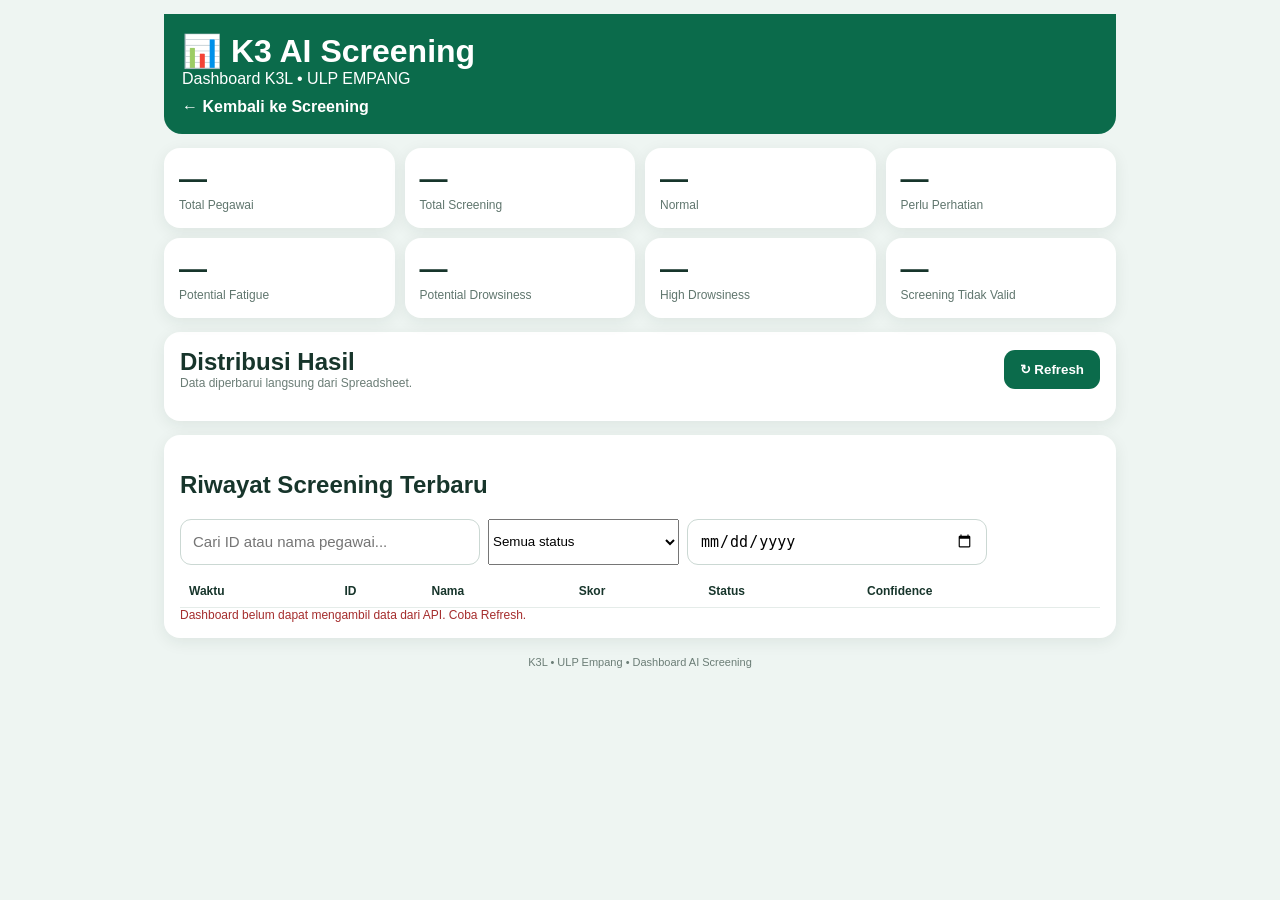
==== dashboard.html @ 1ad89a22 "Add screening history filters" ====
<!doctype html><html lang="id"><head><meta charset="utf-8"><meta name="viewport" content="width=device-width,initial-scale=1"><meta name="theme-color" content="#0b6b4b"><link rel="stylesheet" href="style.css"><title>Dashboard K3L ULP Empang</title><style>
.dash{max-width:980px;margin:auto;padding:14px}.dash-head{background:#0b6b4b;color:#fff;border-radius:0 0 18px 18px;padding:18px;margin-bottom:14px}.dash-head h1{margin:0}.back{display:inline-block;margin-top:10px;color:#fff;text-decoration:none;font-weight:700}.grid{display:grid;grid-template-columns:repeat(4,1fr);gap:10px}.stat{background:#fff;border-radius:16px;padding:15px;box-shadow:0 4px 16px #17352b14}.stat b{display:block;font-size:28px}.stat span{font-size:12px;color:#60766e}.panel{background:#fff;border-radius:16px;padding:16px;margin-top:14px;box-shadow:0 4px 16px #17352b14}.bars{display:grid;gap:10px}.barrow{display:grid;grid-template-columns:150px 1fr 45px;align-items:center;gap:8px;font-size:13px}.bar{height:12px;background:#e5ece9;border-radius:9px;overflow:hidden}.bar i{display:block;height:100%;background:#0b6b4b}.table{width:100%;border-collapse:collapse;font-size:12px}.table th,.table td{padding:9px;border-bottom:1px solid #e5ece9;text-align:left}.table tbody tr{cursor:pointer}.table tbody tr:hover{background:#f3f8f6}.pill{display:inline-block;padding:4px 8px;border-radius:999px;font-size:10px;font-weight:800}.p-normal{background:#e7f6ee;color:#0b6b4b}.p-warn{background:#fff3d6;color:#8a5a00}.p-danger{background:#fde8e8;color:#a52d2d}.p-pending{background:#eef1f3;color:#58656b}.detail{display:none;margin-top:12px;padding:14px;border-radius:12px;background:#f5f9f7}.detail.show{display:block}.detail-grid{display:grid;grid-template-columns:repeat(3,1fr);gap:10px}.detail-grid div{background:#fff;border-radius:10px;padding:10px}.detail-grid small{display:block;color:#6b7d76;font-size:10px}.detail-grid b{font-size:14px}@media(max-width:700px){.detail-grid{grid-template-columns:1fr 1fr}}.muted{color:#6b7d76;font-size:12px}.status{font-weight:800}.error{color:#a52d2d}.refresh{background:#0b6b4b;color:#fff}.search{display:flex;gap:8px}.search input{max-width:300px}@media(max-width:700px){.grid{grid-template-columns:repeat(2,1fr)}.barrow{grid-template-columns:110px 1fr 35px}.table{min-width:650px}.panel{overflow:auto}}
</style></head><body><div class="dash"><header class="dash-head"><h1>📊 K3 AI Screening</h1><div>Dashboard K3L • ULP EMPANG</div><a class="back" href="./">← Kembali ke Screening</a></header>
<div class="grid"><div class="stat"><b id="employees">—</b><span>Total Pegawai</span></div><div class="stat"><b id="screenings">—</b><span>Total Screening</span></div><div class="stat"><b id="normal">—</b><span>Normal</span></div><div class="stat"><b id="attention">—</b><span>Perlu Perhatian</span></div></div>
<div class="grid" style="margin-top:10px"><div class="stat"><b id="fatigue">—</b><span>Potential Fatigue</span></div><div class="stat"><b id="drowsiness">—</b><span>Potential Drowsiness</span></div><div class="stat"><b id="high">—</b><span>High Drowsiness</span></div><div class="stat"><b id="invalid">—</b><span>Screening Tidak Valid</span></div></div>
<div class="panel"><div style="display:flex;justify-content:space-between;align-items:center;gap:8px"><div><h2 style="margin:0">Distribusi Hasil</h2><div class="muted">Data diperbarui langsung dari Spreadsheet.</div></div><button class="refresh" id="refresh">↻ Refresh</button></div><div class="bars" id="bars" style="margin-top:15px"></div></div>
<div class="panel"><h2>Riwayat Screening Terbaru</h2><div class="search"><input id="filter" placeholder="Cari ID atau nama pegawai..."><select id="statusFilter"><option value="">Semua status</option><option>NORMAL</option><option>POTENTIAL FATIGUE</option><option>POTENTIAL DROWSINESS</option><option>HIGH DROWSINESS</option><option>NEEDS_VERIFICATION</option></select><input id="dateFilter" type="date" title="Filter tanggal"></div><div id="detail" class="detail"></div><div id="filterInfo" class="muted" style="margin-top:8px"></div><div style="overflow:auto;margin-top:10px"><table class="table"><thead><tr><th>Waktu</th><th>ID</th><th>Nama</th><th>Skor</th><th>Status</th><th>Confidence</th></tr></thead><tbody id="rows"></tbody></table></div><div id="msg" class="muted"></div></div>
<footer style="text-align:center;padding:18px;color:#6b7d76;font-size:11px">K3L • ULP Empang • Dashboard AI Screening</footer></div>
<script>
const API="https://script.google.com/macros/s/AKfycbxnTxfqJpttjxyluyx7At_VqDbVEWYxJ_NqVKyACJNtKfN5hZCp8aGC_1RKMdeqOc9qTg/exec";const $=id=>document.getElementById(id);let data=null;
function jsonp(url,timeout=12000){return new Promise((resolve,reject)=>{const cb="dash_"+Date.now()+"_"+Math.random().toString(36).slice(2),s=document.createElement("script"),clean=()=>{delete window[cb];s.remove()};const t=setTimeout(()=>{clean();reject(Error("Timeout"))},timeout);window[cb]=x=>{clearTimeout(t);clean();resolve(x)};s.src=url+(url.includes("?")?"&":"?")+"prefix="+cb;s.onerror=()=>{clearTimeout(t);clean();reject(Error("API error"))};document.body.appendChild(s)})}
function formatTime(v){if(!v)return"—";const d=new Date(v);return isNaN(d)?"—":d.toLocaleString("id-ID",{day:"2-digit",month:"2-digit",year:"numeric",hour:"2-digit",minute:"2-digit",second:"2-digit"})}function showDetail(r){const d=$("detail"),st=r.status||r.level||"—";d.classList.add("show");d.innerHTML="<b>Detail Screening</b><div class='detail-grid' style='margin-top:10px'><div><small>Employee ID</small><b>"+(r.employee_id||"Data tidak lengkap")+"</b></div><div><small>Nama</small><b>"+(r.name||r.nama||"Data tidak lengkap")+"</b></div><div><small>Skor</small><b>"+(r.score??"—")+"</b></div><div><small>Status</small><b>"+st+"</b></div><div><small>Confidence</small><b>"+(r.confidence??"—")+"%</b></div><div><small>Model</small><b>"+(r.model_version||"—")+"</b></div></div>"+(r.reason?"<div style='margin-top:10px;font-size:12px'><b>Indikator:</b> "+r.reason+"</div>":"")}function val(o,keys,d=0){for(const k of keys){if(o&&o[k]!==undefined&&o[k]!==null)return o[k]}return d}
function render(x){data=x||{};const s=(x&&x.stats)?x.stats:x;const total=Number(val(s,["totalScreenings","total_screenings","screeningCount","total","total_screening"],0)),n=Number(val(s,["normal","normalCount","NORMAL"],0)),f=Number(val(s,["fatigue","fatigueCount","potentialFatigue","POTENTIAL_FATIGUE"],0)),d=Number(val(s,["drowsiness","drowsinessCount","potentialDrowsiness","POTENTIAL_DROWSINESS"],0)),h=Number(val(s,["highDrowsiness","high_drowsiness","highDrowsinessCount","HIGH_DROWSINESS"],0)),inv=Number(val(s,["invalid","invalidCount","screeningTidakValid","invalid_screening"],0)),emp=Number(val(s,["totalEmployees","total_employees","employeeCount","total_pegawai"],0));$("employees").textContent=emp;$("screenings").textContent=total;$("normal").textContent=n;$("fatigue").textContent=f;$("drowsiness").textContent=d;$("high").textContent=h;$("invalid").textContent=inv;$("attention").textContent=f+d+h;const vals=[["Normal",n],["Potential Fatigue",f],["Potential Drowsiness",d],["High Drowsiness",h],["Tidak Valid",inv]],mx=Math.max(1,...vals.map(a=>a[1]));$("bars").innerHTML=vals.map(a=>"<div class='barrow'><span>"+a[0]+"</span><div class='bar'><i style='width:"+(a[1]/mx*100)+"%'></i></div><b>"+a[1]+"</b></div>").join("");let rows=val(x,["recent","recentScreenings","screenings","data"],[]);if(!Array.isArray(rows)&&x&&x.data)rows=val(x.data,["recent","recentScreenings","screenings","data"],[]);if(!Array.isArray(rows))rows=[];renderRows(rows);}
function renderRows(rows){const q=$("filter").value.toLowerCase(),sf=$("statusFilter").value,df=$("dateFilter").value;const filtered=rows.filter(r=>{const id=String(r.employee_id||r.employeeId||"").toLowerCase(),nm=String(r.name||r.nama||"").toLowerCase(),st=String(r.status||r.level||"").toUpperCase();let ok=!q||id.includes(q)||nm.includes(q);if(sf)ok=ok&&st===sf;if(df){const dt=new Date(r.timestamp||r.time);ok=ok&&!isNaN(dt)&&dt.toISOString().slice(0,10)===df}return ok});$("rows").innerHTML=filtered.map(r=>{const st=String(r.status||r.level||"—"),sl=st.toUpperCase(),cls=sl==="NORMAL"?"p-normal":(sl.includes("DROWSINESS")?"p-danger":(sl.includes("FATIGUE")?"p-warn":"p-pending"));return "<tr><td>"+formatTime(r.timestamp||r.time)+"</td><td>"+(r.employee_id||r.employeeId||"—")+"</td><td>"+(r.nama||r.name||"Data tidak lengkap")+"</td><td>"+(r.score??"—")+"</td><td><span class='pill "+cls+"'>"+st+"</span></td><td>"+(r.confidence??"—")+"</td></tr>"}).join("");[...$("rows").querySelectorAll("tr")].forEach((tr,i)=>tr.onclick=()=>showDetail(filtered[i]));$("filterInfo").textContent="Menampilkan "+filtered.length+" dari "+rows.length+" riwayat.";$("msg").textContent=filtered.length?"Klik baris untuk melihat detail.":"Tidak ada data sesuai filter."}
async function load(){$("msg").textContent="Memuat data...";try{const r=await jsonp(API+"?action=dashboard");if(!r.ok&&r.error)throw Error(r.error);render(r)}catch(e){$("msg").innerHTML="<span class='error'>Dashboard belum dapat mengambil data dari API. Coba Refresh.</span>"}}$("refresh").onclick=load;$("filter").oninput=()=>renderRows(data?.recent||data?.screenings||[]);$("statusFilter").onchange=()=>renderRows(data?.recent||data?.screenings||[]);$("dateFilter").onchange=()=>renderRows(data?.recent||data?.screenings||[]);load();
</script></body></html>
---- style.css ----
*{box-sizing:border-box}body{margin:0;font-family:Arial,sans-serif;background:#eef5f2;color:#17352b}.app{max-width:720px;margin:auto}header{background:#0b6b4b;color:white;padding:18px;position:sticky;top:0;z-index:5}.brand{font-size:21px;font-weight:800}.unit{font-size:12px;opacity:.85;margin-top:4px}main{padding:14px}.card{background:#fff;border-radius:18px;padding:16px;margin-bottom:14px;box-shadow:0 4px 16px #17352b14}h1{margin:0 0 6px}p{font-size:13px;line-height:1.45;color:#587067}.row{display:flex;gap:8px}input{width:100%;padding:12px;border:1px solid #cbd8d3;border-radius:11px;font-size:15px}button{border:0;border-radius:11px;padding:12px 16px;font-weight:700}.row button{background:#17352b;color:white}.info{margin-top:10px;padding:10px;background:#f1f6f4;border-radius:10px;font-size:13px}.video-wrap{position:relative;background:#111;border-radius:15px;overflow:hidden;aspect-ratio:3/4}.video-wrap video{width:100%;height:100%;object-fit:cover}.overlay{position:absolute;inset:0;display:grid;place-items:center;color:white;background:#0005;font-weight:700}.metrics{display:grid;grid-template-columns:repeat(3,1fr);gap:8px;margin:12px 0}.metrics div{text-align:center;background:#f1f6f4;border-radius:12px;padding:10px}.metrics b{display:block;font-size:18px}.metrics span{font-size:11px;color:#60766e}.progress{height:9px;background:#dfe9e5;border-radius:9px;overflow:hidden}.progress i{display:block;height:100%;width:0;background:#0b6b4b}.actions{display:flex;gap:8px;margin-top:12px}.actions button{flex:1}.primary{background:#0b6b4b;color:white}.danger{background:#b63b3b;color:white}.hidden{display:none}.badge{display:inline-block;padding:9px 13px;border-radius:999px;background:#dfe9e5;font-weight:800;margin-bottom:10px}footer{text-align:center;color:#6b7d76;font-size:11px;padding:15px}
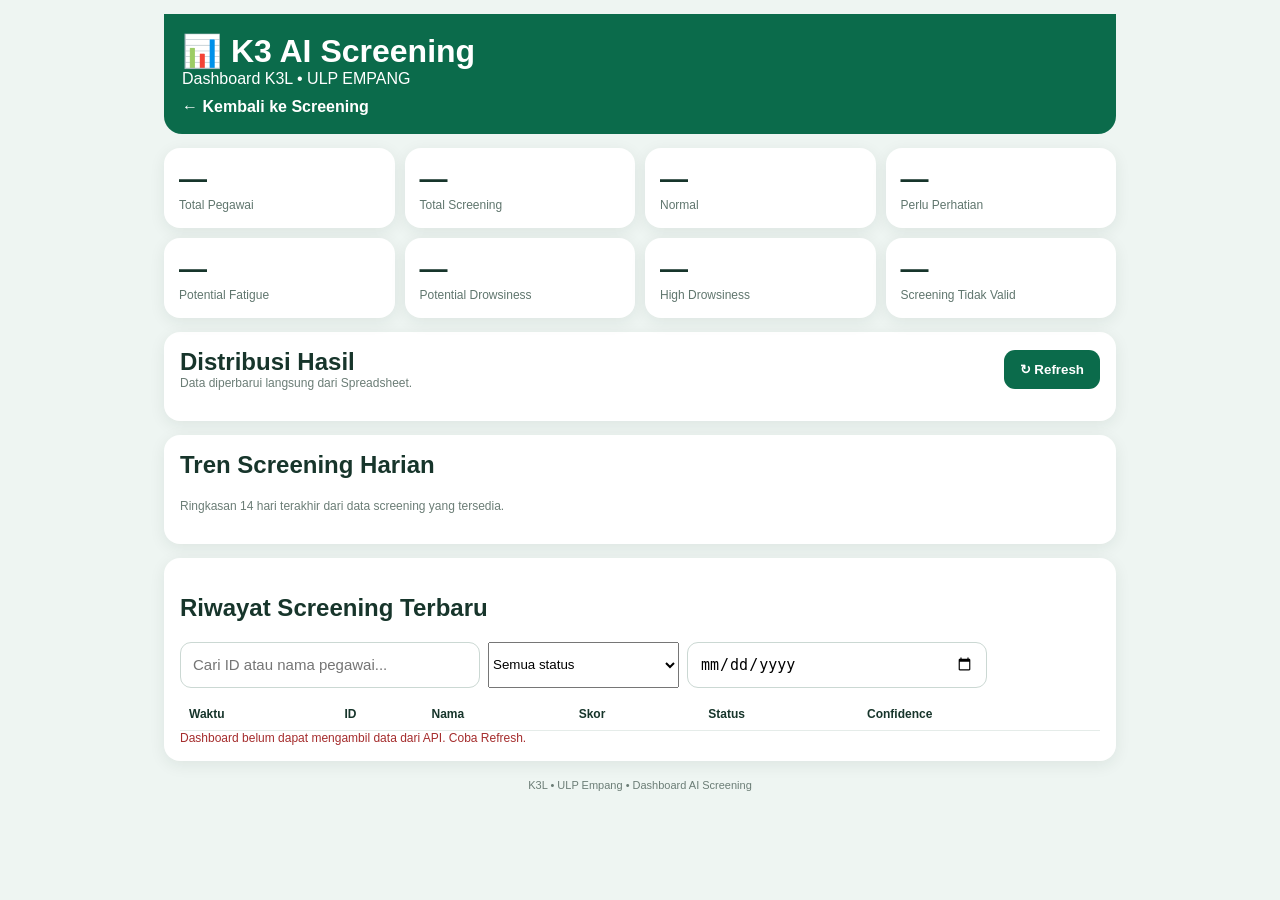
==== commit 7934e27d: "Add daily trend and screening feature details" ====
--- a/dashboard.html
+++ b/dashboard.html
@@ -3,14 +3,14 @@
 </style></head><body><div class="dash"><header class="dash-head"><h1>📊 K3 AI Screening</h1><div>Dashboard K3L • ULP EMPANG</div><a class="back" href="./">← Kembali ke Screening</a></header>
 <div class="grid"><div class="stat"><b id="employees">—</b><span>Total Pegawai</span></div><div class="stat"><b id="screenings">—</b><span>Total Screening</span></div><div class="stat"><b id="normal">—</b><span>Normal</span></div><div class="stat"><b id="attention">—</b><span>Perlu Perhatian</span></div></div>
 <div class="grid" style="margin-top:10px"><div class="stat"><b id="fatigue">—</b><span>Potential Fatigue</span></div><div class="stat"><b id="drowsiness">—</b><span>Potential Drowsiness</span></div><div class="stat"><b id="high">—</b><span>High Drowsiness</span></div><div class="stat"><b id="invalid">—</b><span>Screening Tidak Valid</span></div></div>
-<div class="panel"><div style="display:flex;justify-content:space-between;align-items:center;gap:8px"><div><h2 style="margin:0">Distribusi Hasil</h2><div class="muted">Data diperbarui langsung dari Spreadsheet.</div></div><button class="refresh" id="refresh">↻ Refresh</button></div><div class="bars" id="bars" style="margin-top:15px"></div></div>
+<div class="panel"><div style="display:flex;justify-content:space-between;align-items:center;gap:8px"><div><h2 style="margin:0">Distribusi Hasil</h2><div class="muted">Data diperbarui langsung dari Spreadsheet.</div></div><button class="refresh" id="refresh">↻ Refresh</button></div><div class="bars" id="bars" style="margin-top:15px"></div></div><div class="panel"><h2 style="margin-top:0">Tren Screening Harian</h2><div class="muted">Ringkasan 14 hari terakhir dari data screening yang tersedia.</div><div id="trend" class="bars" style="margin-top:15px"></div></div>
 <div class="panel"><h2>Riwayat Screening Terbaru</h2><div class="search"><input id="filter" placeholder="Cari ID atau nama pegawai..."><select id="statusFilter"><option value="">Semua status</option><option>NORMAL</option><option>POTENTIAL FATIGUE</option><option>POTENTIAL DROWSINESS</option><option>HIGH DROWSINESS</option><option>NEEDS_VERIFICATION</option></select><input id="dateFilter" type="date" title="Filter tanggal"></div><div id="detail" class="detail"></div><div id="filterInfo" class="muted" style="margin-top:8px"></div><div style="overflow:auto;margin-top:10px"><table class="table"><thead><tr><th>Waktu</th><th>ID</th><th>Nama</th><th>Skor</th><th>Status</th><th>Confidence</th></tr></thead><tbody id="rows"></tbody></table></div><div id="msg" class="muted"></div></div>
 <footer style="text-align:center;padding:18px;color:#6b7d76;font-size:11px">K3L • ULP Empang • Dashboard AI Screening</footer></div>
 <script>
 const API="https://script.google.com/macros/s/AKfycbxnTxfqJpttjxyluyx7At_VqDbVEWYxJ_NqVKyACJNtKfN5hZCp8aGC_1RKMdeqOc9qTg/exec";const $=id=>document.getElementById(id);let data=null;
 function jsonp(url,timeout=12000){return new Promise((resolve,reject)=>{const cb="dash_"+Date.now()+"_"+Math.random().toString(36).slice(2),s=document.createElement("script"),clean=()=>{delete window[cb];s.remove()};const t=setTimeout(()=>{clean();reject(Error("Timeout"))},timeout);window[cb]=x=>{clearTimeout(t);clean();resolve(x)};s.src=url+(url.includes("?")?"&":"?")+"prefix="+cb;s.onerror=()=>{clearTimeout(t);clean();reject(Error("API error"))};document.body.appendChild(s)})}
 function formatTime(v){if(!v)return"—";const d=new Date(v);return isNaN(d)?"—":d.toLocaleString("id-ID",{day:"2-digit",month:"2-digit",year:"numeric",hour:"2-digit",minute:"2-digit",second:"2-digit"})}function showDetail(r){const d=$("detail"),st=r.status||r.level||"—";d.classList.add("show");d.innerHTML="<b>Detail Screening</b><div class='detail-grid' style='margin-top:10px'><div><small>Employee ID</small><b>"+(r.employee_id||"Data tidak lengkap")+"</b></div><div><small>Nama</small><b>"+(r.name||r.nama||"Data tidak lengkap")+"</b></div><div><small>Skor</small><b>"+(r.score??"—")+"</b></div><div><small>Status</small><b>"+st+"</b></div><div><small>Confidence</small><b>"+(r.confidence??"—")+"%</b></div><div><small>Model</small><b>"+(r.model_version||"—")+"</b></div></div>"+(r.reason?"<div style='margin-top:10px;font-size:12px'><b>Indikator:</b> "+r.reason+"</div>":"")}function val(o,keys,d=0){for(const k of keys){if(o&&o[k]!==undefined&&o[k]!==null)return o[k]}return d}
-function render(x){data=x||{};const s=(x&&x.stats)?x.stats:x;const total=Number(val(s,["totalScreenings","total_screenings","screeningCount","total","total_screening"],0)),n=Number(val(s,["normal","normalCount","NORMAL"],0)),f=Number(val(s,["fatigue","fatigueCount","potentialFatigue","POTENTIAL_FATIGUE"],0)),d=Number(val(s,["drowsiness","drowsinessCount","potentialDrowsiness","POTENTIAL_DROWSINESS"],0)),h=Number(val(s,["highDrowsiness","high_drowsiness","highDrowsinessCount","HIGH_DROWSINESS"],0)),inv=Number(val(s,["invalid","invalidCount","screeningTidakValid","invalid_screening"],0)),emp=Number(val(s,["totalEmployees","total_employees","employeeCount","total_pegawai"],0));$("employees").textContent=emp;$("screenings").textContent=total;$("normal").textContent=n;$("fatigue").textContent=f;$("drowsiness").textContent=d;$("high").textContent=h;$("invalid").textContent=inv;$("attention").textContent=f+d+h;const vals=[["Normal",n],["Potential Fatigue",f],["Potential Drowsiness",d],["High Drowsiness",h],["Tidak Valid",inv]],mx=Math.max(1,...vals.map(a=>a[1]));$("bars").innerHTML=vals.map(a=>"<div class='barrow'><span>"+a[0]+"</span><div class='bar'><i style='width:"+(a[1]/mx*100)+"%'></i></div><b>"+a[1]+"</b></div>").join("");let rows=val(x,["recent","recentScreenings","screenings","data"],[]);if(!Array.isArray(rows)&&x&&x.data)rows=val(x.data,["recent","recentScreenings","screenings","data"],[]);if(!Array.isArray(rows))rows=[];renderRows(rows);}
-function renderRows(rows){const q=$("filter").value.toLowerCase(),sf=$("statusFilter").value,df=$("dateFilter").value;const filtered=rows.filter(r=>{const id=String(r.employee_id||r.employeeId||"").toLowerCase(),nm=String(r.name||r.nama||"").toLowerCase(),st=String(r.status||r.level||"").toUpperCase();let ok=!q||id.includes(q)||nm.includes(q);if(sf)ok=ok&&st===sf;if(df){const dt=new Date(r.timestamp||r.time);ok=ok&&!isNaN(dt)&&dt.toISOString().slice(0,10)===df}return ok});$("rows").innerHTML=filtered.map(r=>{const st=String(r.status||r.level||"—"),sl=st.toUpperCase(),cls=sl==="NORMAL"?"p-normal":(sl.includes("DROWSINESS")?"p-danger":(sl.includes("FATIGUE")?"p-warn":"p-pending"));return "<tr><td>"+formatTime(r.timestamp||r.time)+"</td><td>"+(r.employee_id||r.employeeId||"—")+"</td><td>"+(r.nama||r.name||"Data tidak lengkap")+"</td><td>"+(r.score??"—")+"</td><td><span class='pill "+cls+"'>"+st+"</span></td><td>"+(r.confidence??"—")+"</td></tr>"}).join("");[...$("rows").querySelectorAll("tr")].forEach((tr,i)=>tr.onclick=()=>showDetail(filtered[i]));$("filterInfo").textContent="Menampilkan "+filtered.length+" dari "+rows.length+" riwayat.";$("msg").textContent=filtered.length?"Klik baris untuk melihat detail.":"Tidak ada data sesuai filter."}
+function render(x){data=x||{};const s=(x&&x.stats)?x.stats:x;const total=Number(val(s,["totalScreenings","total_screenings","screeningCount","total","total_screening"],0)),n=Number(val(s,["normal","normalCount","NORMAL"],0)),f=Number(val(s,["fatigue","fatigueCount","potentialFatigue","POTENTIAL_FATIGUE"],0)),d=Number(val(s,["drowsiness","drowsinessCount","potentialDrowsiness","POTENTIAL_DROWSINESS"],0)),h=Number(val(s,["highDrowsiness","high_drowsiness","highDrowsinessCount","HIGH_DROWSINESS"],0)),inv=Number(val(s,["invalid","invalidCount","screeningTidakValid","invalid_screening"],0)),emp=Number(val(s,["totalEmployees","total_employees","employeeCount","total_pegawai"],0));$("employees").textContent=emp;$("screenings").textContent=total;$("normal").textContent=n;$("fatigue").textContent=f;$("drowsiness").textContent=d;$("high").textContent=h;$("invalid").textContent=inv;$("attention").textContent=f+d+h;const vals=[["Normal",n],["Potential Fatigue",f],["Potential Drowsiness",d],["High Drowsiness",h],["Tidak Valid",inv]],mx=Math.max(1,...vals.map(a=>a[1]));$("bars").innerHTML=vals.map(a=>"<div class='barrow'><span>"+a[0]+"</span><div class='bar'><i style='width:"+(a[1]/mx*100)+"%'></i></div><b>"+a[1]+"</b></div>").join("");let rows=val(x,["recent","recentScreenings","screenings","data"],[]);if(!Array.isArray(rows)&&x&&x.data)rows=val(x.data,["recent","recentScreenings","screenings","data"],[]);if(!Array.isArray(rows))rows=[];renderTrend(x.trend||[]);renderRows(rows);}
+function renderTrend(trend){const t=Array.isArray(trend)?trend:[];const mx=Math.max(1,...t.map(x=>Number(x.total||0)));$("trend").innerHTML=t.length?t.map(x=>"<div class='barrow'><span>"+x.date+"</span><div class='bar'><i style='width:"+(Number(x.total||0)/mx*100)+"%'></i></div><b>"+x.total+"</b></div>").join(""):"<div class='muted'>Belum cukup data untuk tren.</div>"}function renderRows(rows){const q=$("filter").value.toLowerCase(),sf=$("statusFilter").value,df=$("dateFilter").value;const filtered=rows.filter(r=>{const id=String(r.employee_id||r.employeeId||"").toLowerCase(),nm=String(r.name||r.nama||"").toLowerCase(),st=String(r.status||r.level||"").toUpperCase();let ok=!q||id.includes(q)||nm.includes(q);if(sf)ok=ok&&st===sf;if(df){const dt=new Date(r.timestamp||r.time);ok=ok&&!isNaN(dt)&&dt.toISOString().slice(0,10)===df}return ok});$("rows").innerHTML=filtered.map(r=>{const st=String(r.status||r.level||"—"),sl=st.toUpperCase(),cls=sl==="NORMAL"?"p-normal":(sl.includes("DROWSINESS")?"p-danger":(sl.includes("FATIGUE")?"p-warn":"p-pending"));return "<tr><td>"+formatTime(r.timestamp||r.time)+"</td><td>"+(r.employee_id||r.employeeId||"—")+"</td><td>"+(r.nama||r.name||"Data tidak lengkap")+"</td><td>"+(r.score??"—")+"</td><td><span class='pill "+cls+"'>"+st+"</span></td><td>"+(r.confidence??"—")+"</td></tr>"}).join("");[...$("rows").querySelectorAll("tr")].forEach((tr,i)=>tr.onclick=()=>showDetail(filtered[i]));$("filterInfo").textContent="Menampilkan "+filtered.length+" dari "+rows.length+" riwayat.";$("msg").textContent=filtered.length?"Klik baris untuk melihat detail.":"Tidak ada data sesuai filter."}
 async function load(){$("msg").textContent="Memuat data...";try{const r=await jsonp(API+"?action=dashboard");if(!r.ok&&r.error)throw Error(r.error);render(r)}catch(e){$("msg").innerHTML="<span class='error'>Dashboard belum dapat mengambil data dari API. Coba Refresh.</span>"}}$("refresh").onclick=load;$("filter").oninput=()=>renderRows(data?.recent||data?.screenings||[]);$("statusFilter").onchange=()=>renderRows(data?.recent||data?.screenings||[]);$("dateFilter").onchange=()=>renderRows(data?.recent||data?.screenings||[]);load();
 </script></body></html>
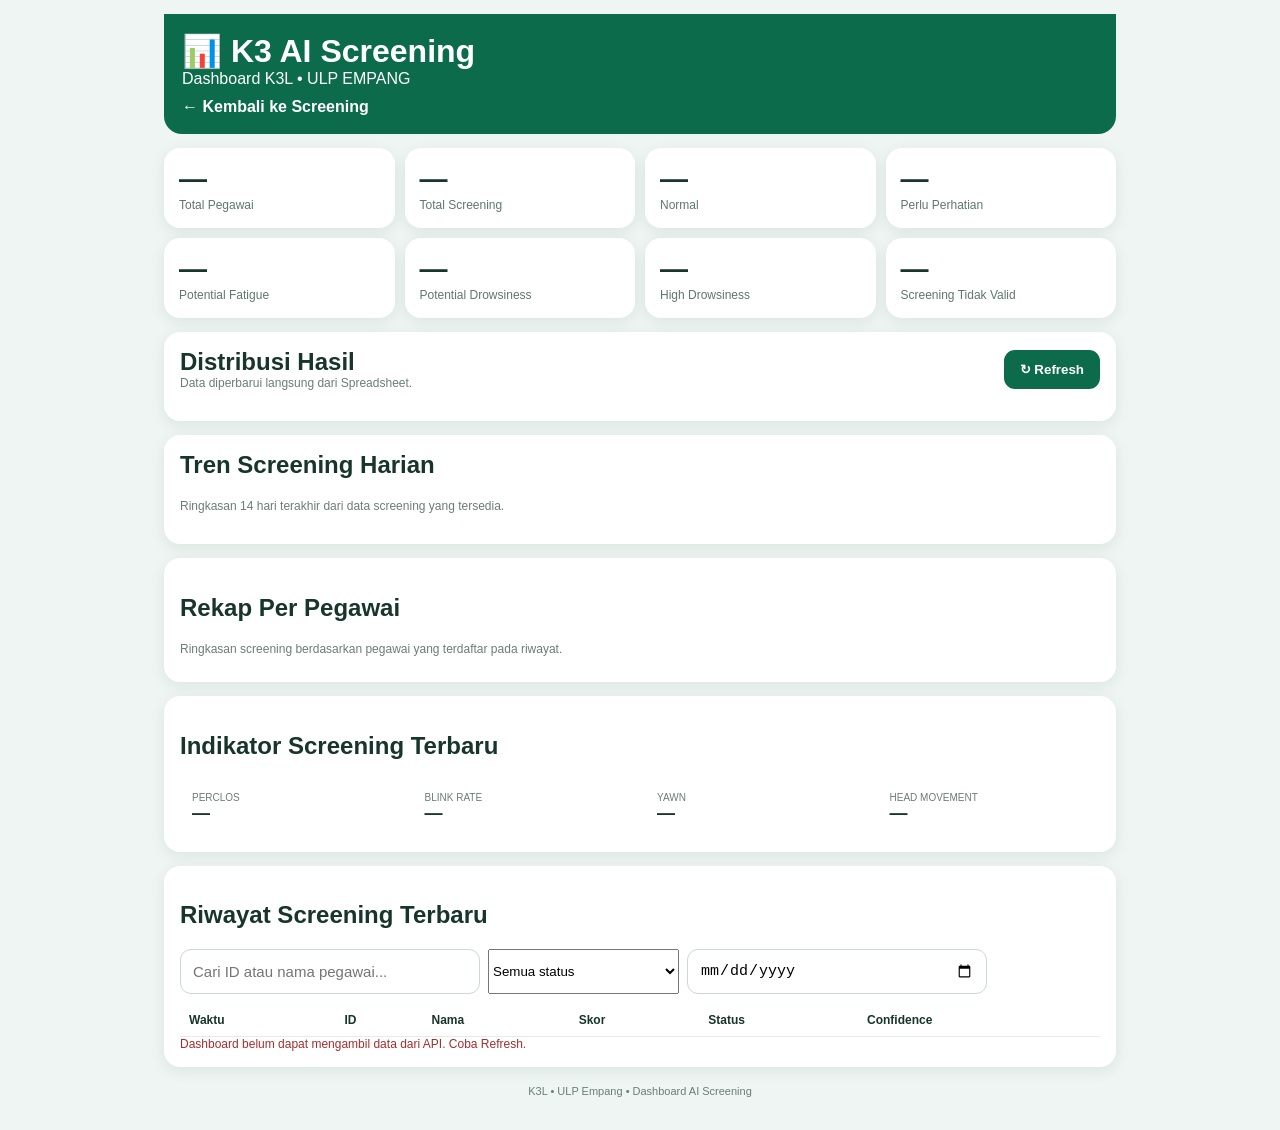
==== commit b98b967f: "Add employee recap and screening indicators" ====
--- a/dashboard.html
+++ b/dashboard.html
@@ -1,16 +1,16 @@
 <!doctype html><html lang="id"><head><meta charset="utf-8"><meta name="viewport" content="width=device-width,initial-scale=1"><meta name="theme-color" content="#0b6b4b"><link rel="stylesheet" href="style.css"><title>Dashboard K3L ULP Empang</title><style>
-.dash{max-width:980px;margin:auto;padding:14px}.dash-head{background:#0b6b4b;color:#fff;border-radius:0 0 18px 18px;padding:18px;margin-bottom:14px}.dash-head h1{margin:0}.back{display:inline-block;margin-top:10px;color:#fff;text-decoration:none;font-weight:700}.grid{display:grid;grid-template-columns:repeat(4,1fr);gap:10px}.stat{background:#fff;border-radius:16px;padding:15px;box-shadow:0 4px 16px #17352b14}.stat b{display:block;font-size:28px}.stat span{font-size:12px;color:#60766e}.panel{background:#fff;border-radius:16px;padding:16px;margin-top:14px;box-shadow:0 4px 16px #17352b14}.bars{display:grid;gap:10px}.barrow{display:grid;grid-template-columns:150px 1fr 45px;align-items:center;gap:8px;font-size:13px}.bar{height:12px;background:#e5ece9;border-radius:9px;overflow:hidden}.bar i{display:block;height:100%;background:#0b6b4b}.table{width:100%;border-collapse:collapse;font-size:12px}.table th,.table td{padding:9px;border-bottom:1px solid #e5ece9;text-align:left}.table tbody tr{cursor:pointer}.table tbody tr:hover{background:#f3f8f6}.pill{display:inline-block;padding:4px 8px;border-radius:999px;font-size:10px;font-weight:800}.p-normal{background:#e7f6ee;color:#0b6b4b}.p-warn{background:#fff3d6;color:#8a5a00}.p-danger{background:#fde8e8;color:#a52d2d}.p-pending{background:#eef1f3;color:#58656b}.detail{display:none;margin-top:12px;padding:14px;border-radius:12px;background:#f5f9f7}.detail.show{display:block}.detail-grid{display:grid;grid-template-columns:repeat(3,1fr);gap:10px}.detail-grid div{background:#fff;border-radius:10px;padding:10px}.detail-grid small{display:block;color:#6b7d76;font-size:10px}.detail-grid b{font-size:14px}@media(max-width:700px){.detail-grid{grid-template-columns:1fr 1fr}}.muted{color:#6b7d76;font-size:12px}.status{font-weight:800}.error{color:#a52d2d}.refresh{background:#0b6b4b;color:#fff}.search{display:flex;gap:8px}.search input{max-width:300px}@media(max-width:700px){.grid{grid-template-columns:repeat(2,1fr)}.barrow{grid-template-columns:110px 1fr 35px}.table{min-width:650px}.panel{overflow:auto}}
+.dash{max-width:980px;margin:auto;padding:14px}.dash-head{background:#0b6b4b;color:#fff;border-radius:0 0 18px 18px;padding:18px;margin-bottom:14px}.dash-head h1{margin:0}.back{display:inline-block;margin-top:10px;color:#fff;text-decoration:none;font-weight:700}.grid{display:grid;grid-template-columns:repeat(4,1fr);gap:10px}.stat{background:#fff;border-radius:16px;padding:15px;box-shadow:0 4px 16px #17352b14}.stat b{display:block;font-size:28px}.stat span{font-size:12px;color:#60766e}.panel{background:#fff;border-radius:16px;padding:16px;margin-top:14px;box-shadow:0 4px 16px #17352b14}.bars{display:grid;gap:10px}.barrow{display:grid;grid-template-columns:150px 1fr 45px;align-items:center;gap:8px;font-size:13px}.bar{height:12px;background:#e5ece9;border-radius:9px;overflow:hidden}.bar i{display:block;height:100%;background:#0b6b4b}.table{width:100%;border-collapse:collapse;font-size:12px}.table th,.table td{padding:9px;border-bottom:1px solid #e5ece9;text-align:left}.table tbody tr{cursor:pointer}.table tbody tr:hover{background:#f3f8f6}.pill{display:inline-block;padding:4px 8px;border-radius:999px;font-size:10px;font-weight:800}.p-normal{background:#e7f6ee;color:#0b6b4b}.p-warn{background:#fff3d6;color:#8a5a00}.p-danger{background:#fde8e8;color:#a52d2d}.p-pending{background:#eef1f3;color:#58656b}.detail{display:none;margin-top:12px;padding:14px;border-radius:12px;background:#f5f9f7}.detail.show{display:block}.detail-grid{display:grid;grid-template-columns:repeat(3,1fr);gap:10px}.mini-grid{display:grid;grid-template-columns:repeat(4,1fr);gap:10px}.mini{background:#fff;border-radius:12px;padding:12px}.mini small{display:block;color:#6b7d76;font-size:10px}.mini b{font-size:18px}.employee-list{display:grid;gap:8px}.emp-row{display:grid;grid-template-columns:1.4fr 70px 70px 70px 70px;gap:8px;align-items:center;padding:10px;border-bottom:1px solid #e5ece9;font-size:12px}.emp-row b{font-size:13px}.emp-bar{height:8px;background:#e5ece9;border-radius:8px;overflow:hidden}.emp-bar i{display:block;height:100%;background:#0b6b4b}@media(max-width:700px){.mini-grid{grid-template-columns:repeat(2,1fr)}.emp-row{grid-template-columns:1fr 55px 55px 55px 55px}}.detail-grid div{background:#fff;border-radius:10px;padding:10px}.detail-grid small{display:block;color:#6b7d76;font-size:10px}.detail-grid b{font-size:14px}@media(max-width:700px){.detail-grid{grid-template-columns:1fr 1fr}}.muted{color:#6b7d76;font-size:12px}.status{font-weight:800}.error{color:#a52d2d}.refresh{background:#0b6b4b;color:#fff}.search{display:flex;gap:8px}.search input{max-width:300px}@media(max-width:700px){.grid{grid-template-columns:repeat(2,1fr)}.barrow{grid-template-columns:110px 1fr 35px}.table{min-width:650px}.panel{overflow:auto}}
 </style></head><body><div class="dash"><header class="dash-head"><h1>📊 K3 AI Screening</h1><div>Dashboard K3L • ULP EMPANG</div><a class="back" href="./">← Kembali ke Screening</a></header>
 <div class="grid"><div class="stat"><b id="employees">—</b><span>Total Pegawai</span></div><div class="stat"><b id="screenings">—</b><span>Total Screening</span></div><div class="stat"><b id="normal">—</b><span>Normal</span></div><div class="stat"><b id="attention">—</b><span>Perlu Perhatian</span></div></div>
 <div class="grid" style="margin-top:10px"><div class="stat"><b id="fatigue">—</b><span>Potential Fatigue</span></div><div class="stat"><b id="drowsiness">—</b><span>Potential Drowsiness</span></div><div class="stat"><b id="high">—</b><span>High Drowsiness</span></div><div class="stat"><b id="invalid">—</b><span>Screening Tidak Valid</span></div></div>
 <div class="panel"><div style="display:flex;justify-content:space-between;align-items:center;gap:8px"><div><h2 style="margin:0">Distribusi Hasil</h2><div class="muted">Data diperbarui langsung dari Spreadsheet.</div></div><button class="refresh" id="refresh">↻ Refresh</button></div><div class="bars" id="bars" style="margin-top:15px"></div></div><div class="panel"><h2 style="margin-top:0">Tren Screening Harian</h2><div class="muted">Ringkasan 14 hari terakhir dari data screening yang tersedia.</div><div id="trend" class="bars" style="margin-top:15px"></div></div>
-<div class="panel"><h2>Riwayat Screening Terbaru</h2><div class="search"><input id="filter" placeholder="Cari ID atau nama pegawai..."><select id="statusFilter"><option value="">Semua status</option><option>NORMAL</option><option>POTENTIAL FATIGUE</option><option>POTENTIAL DROWSINESS</option><option>HIGH DROWSINESS</option><option>NEEDS_VERIFICATION</option></select><input id="dateFilter" type="date" title="Filter tanggal"></div><div id="detail" class="detail"></div><div id="filterInfo" class="muted" style="margin-top:8px"></div><div style="overflow:auto;margin-top:10px"><table class="table"><thead><tr><th>Waktu</th><th>ID</th><th>Nama</th><th>Skor</th><th>Status</th><th>Confidence</th></tr></thead><tbody id="rows"></tbody></table></div><div id="msg" class="muted"></div></div>
+<div class="panel"><h2>Rekap Per Pegawai</h2><div class="muted">Ringkasan screening berdasarkan pegawai yang terdaftar pada riwayat.</div><div id="employeeRecap" class="employee-list" style="margin-top:10px"></div></div><div class="panel"><h2>Indikator Screening Terbaru</h2><div class="mini-grid" id="indicatorSummary"><div class="mini"><small>PERCLOS</small><b>—</b></div><div class="mini"><small>BLINK RATE</small><b>—</b></div><div class="mini"><small>YAWN</small><b>—</b></div><div class="mini"><small>HEAD MOVEMENT</small><b>—</b></div></div></div><div class="panel"><h2>Riwayat Screening Terbaru</h2><div class="search"><input id="filter" placeholder="Cari ID atau nama pegawai..."><select id="statusFilter"><option value="">Semua status</option><option>NORMAL</option><option>POTENTIAL FATIGUE</option><option>POTENTIAL DROWSINESS</option><option>HIGH DROWSINESS</option><option>NEEDS_VERIFICATION</option></select><input id="dateFilter" type="date" title="Filter tanggal"></div><div id="detail" class="detail"></div><div id="filterInfo" class="muted" style="margin-top:8px"></div><div style="overflow:auto;margin-top:10px"><table class="table"><thead><tr><th>Waktu</th><th>ID</th><th>Nama</th><th>Skor</th><th>Status</th><th>Confidence</th></tr></thead><tbody id="rows"></tbody></table></div><div id="msg" class="muted"></div></div>
 <footer style="text-align:center;padding:18px;color:#6b7d76;font-size:11px">K3L • ULP Empang • Dashboard AI Screening</footer></div>
 <script>
 const API="https://script.google.com/macros/s/AKfycbxnTxfqJpttjxyluyx7At_VqDbVEWYxJ_NqVKyACJNtKfN5hZCp8aGC_1RKMdeqOc9qTg/exec";const $=id=>document.getElementById(id);let data=null;
 function jsonp(url,timeout=12000){return new Promise((resolve,reject)=>{const cb="dash_"+Date.now()+"_"+Math.random().toString(36).slice(2),s=document.createElement("script"),clean=()=>{delete window[cb];s.remove()};const t=setTimeout(()=>{clean();reject(Error("Timeout"))},timeout);window[cb]=x=>{clearTimeout(t);clean();resolve(x)};s.src=url+(url.includes("?")?"&":"?")+"prefix="+cb;s.onerror=()=>{clearTimeout(t);clean();reject(Error("API error"))};document.body.appendChild(s)})}
 function formatTime(v){if(!v)return"—";const d=new Date(v);return isNaN(d)?"—":d.toLocaleString("id-ID",{day:"2-digit",month:"2-digit",year:"numeric",hour:"2-digit",minute:"2-digit",second:"2-digit"})}function showDetail(r){const d=$("detail"),st=r.status||r.level||"—";d.classList.add("show");d.innerHTML="<b>Detail Screening</b><div class='detail-grid' style='margin-top:10px'><div><small>Employee ID</small><b>"+(r.employee_id||"Data tidak lengkap")+"</b></div><div><small>Nama</small><b>"+(r.name||r.nama||"Data tidak lengkap")+"</b></div><div><small>Skor</small><b>"+(r.score??"—")+"</b></div><div><small>Status</small><b>"+st+"</b></div><div><small>Confidence</small><b>"+(r.confidence??"—")+"%</b></div><div><small>Model</small><b>"+(r.model_version||"—")+"</b></div></div>"+(r.reason?"<div style='margin-top:10px;font-size:12px'><b>Indikator:</b> "+r.reason+"</div>":"")}function val(o,keys,d=0){for(const k of keys){if(o&&o[k]!==undefined&&o[k]!==null)return o[k]}return d}
-function render(x){data=x||{};const s=(x&&x.stats)?x.stats:x;const total=Number(val(s,["totalScreenings","total_screenings","screeningCount","total","total_screening"],0)),n=Number(val(s,["normal","normalCount","NORMAL"],0)),f=Number(val(s,["fatigue","fatigueCount","potentialFatigue","POTENTIAL_FATIGUE"],0)),d=Number(val(s,["drowsiness","drowsinessCount","potentialDrowsiness","POTENTIAL_DROWSINESS"],0)),h=Number(val(s,["highDrowsiness","high_drowsiness","highDrowsinessCount","HIGH_DROWSINESS"],0)),inv=Number(val(s,["invalid","invalidCount","screeningTidakValid","invalid_screening"],0)),emp=Number(val(s,["totalEmployees","total_employees","employeeCount","total_pegawai"],0));$("employees").textContent=emp;$("screenings").textContent=total;$("normal").textContent=n;$("fatigue").textContent=f;$("drowsiness").textContent=d;$("high").textContent=h;$("invalid").textContent=inv;$("attention").textContent=f+d+h;const vals=[["Normal",n],["Potential Fatigue",f],["Potential Drowsiness",d],["High Drowsiness",h],["Tidak Valid",inv]],mx=Math.max(1,...vals.map(a=>a[1]));$("bars").innerHTML=vals.map(a=>"<div class='barrow'><span>"+a[0]+"</span><div class='bar'><i style='width:"+(a[1]/mx*100)+"%'></i></div><b>"+a[1]+"</b></div>").join("");let rows=val(x,["recent","recentScreenings","screenings","data"],[]);if(!Array.isArray(rows)&&x&&x.data)rows=val(x.data,["recent","recentScreenings","screenings","data"],[]);if(!Array.isArray(rows))rows=[];renderTrend(x.trend||[]);renderRows(rows);}
-function renderTrend(trend){const t=Array.isArray(trend)?trend:[];const mx=Math.max(1,...t.map(x=>Number(x.total||0)));$("trend").innerHTML=t.length?t.map(x=>"<div class='barrow'><span>"+x.date+"</span><div class='bar'><i style='width:"+(Number(x.total||0)/mx*100)+"%'></i></div><b>"+x.total+"</b></div>").join(""):"<div class='muted'>Belum cukup data untuk tren.</div>"}function renderRows(rows){const q=$("filter").value.toLowerCase(),sf=$("statusFilter").value,df=$("dateFilter").value;const filtered=rows.filter(r=>{const id=String(r.employee_id||r.employeeId||"").toLowerCase(),nm=String(r.name||r.nama||"").toLowerCase(),st=String(r.status||r.level||"").toUpperCase();let ok=!q||id.includes(q)||nm.includes(q);if(sf)ok=ok&&st===sf;if(df){const dt=new Date(r.timestamp||r.time);ok=ok&&!isNaN(dt)&&dt.toISOString().slice(0,10)===df}return ok});$("rows").innerHTML=filtered.map(r=>{const st=String(r.status||r.level||"—"),sl=st.toUpperCase(),cls=sl==="NORMAL"?"p-normal":(sl.includes("DROWSINESS")?"p-danger":(sl.includes("FATIGUE")?"p-warn":"p-pending"));return "<tr><td>"+formatTime(r.timestamp||r.time)+"</td><td>"+(r.employee_id||r.employeeId||"—")+"</td><td>"+(r.nama||r.name||"Data tidak lengkap")+"</td><td>"+(r.score??"—")+"</td><td><span class='pill "+cls+"'>"+st+"</span></td><td>"+(r.confidence??"—")+"</td></tr>"}).join("");[...$("rows").querySelectorAll("tr")].forEach((tr,i)=>tr.onclick=()=>showDetail(filtered[i]));$("filterInfo").textContent="Menampilkan "+filtered.length+" dari "+rows.length+" riwayat.";$("msg").textContent=filtered.length?"Klik baris untuk melihat detail.":"Tidak ada data sesuai filter."}
+function render(x){data=x||{};const s=(x&&x.stats)?x.stats:x;const total=Number(val(s,["totalScreenings","total_screenings","screeningCount","total","total_screening"],0)),n=Number(val(s,["normal","normalCount","NORMAL"],0)),f=Number(val(s,["fatigue","fatigueCount","potentialFatigue","POTENTIAL_FATIGUE"],0)),d=Number(val(s,["drowsiness","drowsinessCount","potentialDrowsiness","POTENTIAL_DROWSINESS"],0)),h=Number(val(s,["highDrowsiness","high_drowsiness","highDrowsinessCount","HIGH_DROWSINESS"],0)),inv=Number(val(s,["invalid","invalidCount","screeningTidakValid","invalid_screening"],0)),emp=Number(val(s,["totalEmployees","total_employees","employeeCount","total_pegawai"],0));$("employees").textContent=emp;$("screenings").textContent=total;$("normal").textContent=n;$("fatigue").textContent=f;$("drowsiness").textContent=d;$("high").textContent=h;$("invalid").textContent=inv;$("attention").textContent=f+d+h;const vals=[["Normal",n],["Potential Fatigue",f],["Potential Drowsiness",d],["High Drowsiness",h],["Tidak Valid",inv]],mx=Math.max(1,...vals.map(a=>a[1]));$("bars").innerHTML=vals.map(a=>"<div class='barrow'><span>"+a[0]+"</span><div class='bar'><i style='width:"+(a[1]/mx*100)+"%'></i></div><b>"+a[1]+"</b></div>").join("");let rows=val(x,["recent","recentScreenings","screenings","data"],[]);if(!Array.isArray(rows)&&x&&x.data)rows=val(x.data,["recent","recentScreenings","screenings","data"],[]);if(!Array.isArray(rows))rows=[];renderTrend(x.trend||[]);renderEmployeeRecapAndIndicators(rows);renderRows(rows);}
+function renderTrend(trend){const t=Array.isArray(trend)?trend:[];const mx=Math.max(1,...t.map(x=>Number(x.total||0)));$("trend").innerHTML=t.length?t.map(x=>"<div class='barrow'><span>"+x.date+"</span><div class='bar'><i style='width:"+(Number(x.total||0)/mx*100)+"%'></i></div><b>"+x.total+"</b></div>").join(""):"<div class='muted'>Belum cukup data untuk tren.</div>"}function renderEmployeeRecap(rows){const m={};rows.forEach(r=>{const id=String(r.employee_id||"").trim();if(!id)return;if(!m[id])m[id]={id,name:r.name||r.nama||"—",total:0,normal:0,attention:0};m[id].total++;const st=String(r.status||"").toUpperCase();if(st==="NORMAL")m[id].normal++;else if(st!=="NEEDS_VERIFICATION")m[id].attention++});const a=Object.values(m).sort((x,y)=>y.total-x.total);$("employeeRecap").innerHTML=a.length?a.map(x=>"<div class='emp-row'><div><b>"+x.name+"</b><br><span class='muted'>"+x.id+"</span></div><div><b>"+x.total+"</b><br><span class='muted'>total</span></div><div><b>"+x.normal+"</b><br><span class='muted'>normal</span></div><div><b>"+x.attention+"</b><br><span class='muted'>perhatian</span></div><div><div class='emp-bar'><i style='width:"+Math.min(100,x.total/Math.max(1,a[0].total)*100)+"%'></i></div></div></div>").join(""):"<div class='muted'>Belum ada data pegawai.</div>"}function renderIndicatorSummary(rows){const r=rows[0];if(!r)return;const vals=[r.perclos!==undefined?(Number(r.perclos)*100).toFixed(1)+"%":"—",r.blink_rate!==undefined?Number(r.blink_rate).toFixed(1):"—",r.yawn_count??"—",r.head_nod_count??"—"];const labs=["PERCLOS","BLINK RATE / MENIT","YAWN","HEAD MOVEMENT"];$("indicatorSummary").innerHTML=vals.map((v,i)=>"<div class='mini'><small>"+labs[i]+"</small><b>"+v+"</b></div>").join("")}function renderEmployeeRecapAndIndicators(rows){renderEmployeeRecap(rows);renderIndicatorSummary(rows)}function renderRows(rows){const q=$("filter").value.toLowerCase(),sf=$("statusFilter").value,df=$("dateFilter").value;const filtered=rows.filter(r=>{const id=String(r.employee_id||r.employeeId||"").toLowerCase(),nm=String(r.name||r.nama||"").toLowerCase(),st=String(r.status||r.level||"").toUpperCase();let ok=!q||id.includes(q)||nm.includes(q);if(sf)ok=ok&&st===sf;if(df){const dt=new Date(r.timestamp||r.time);ok=ok&&!isNaN(dt)&&dt.toISOString().slice(0,10)===df}return ok});$("rows").innerHTML=filtered.map(r=>{const st=String(r.status||r.level||"—"),sl=st.toUpperCase(),cls=sl==="NORMAL"?"p-normal":(sl.includes("DROWSINESS")?"p-danger":(sl.includes("FATIGUE")?"p-warn":"p-pending"));return "<tr><td>"+formatTime(r.timestamp||r.time)+"</td><td>"+(r.employee_id||r.employeeId||"—")+"</td><td>"+(r.nama||r.name||"Data tidak lengkap")+"</td><td>"+(r.score??"—")+"</td><td><span class='pill "+cls+"'>"+st+"</span></td><td>"+(r.confidence??"—")+"</td></tr>"}).join("");[...$("rows").querySelectorAll("tr")].forEach((tr,i)=>tr.onclick=()=>showDetail(filtered[i]));$("filterInfo").textContent="Menampilkan "+filtered.length+" dari "+rows.length+" riwayat.";$("msg").textContent=filtered.length?"Klik baris untuk melihat detail.":"Tidak ada data sesuai filter."}
 async function load(){$("msg").textContent="Memuat data...";try{const r=await jsonp(API+"?action=dashboard");if(!r.ok&&r.error)throw Error(r.error);render(r)}catch(e){$("msg").innerHTML="<span class='error'>Dashboard belum dapat mengambil data dari API. Coba Refresh.</span>"}}$("refresh").onclick=load;$("filter").oninput=()=>renderRows(data?.recent||data?.screenings||[]);$("statusFilter").onchange=()=>renderRows(data?.recent||data?.screenings||[]);$("dateFilter").onchange=()=>renderRows(data?.recent||data?.screenings||[]);load();
 </script></body></html>
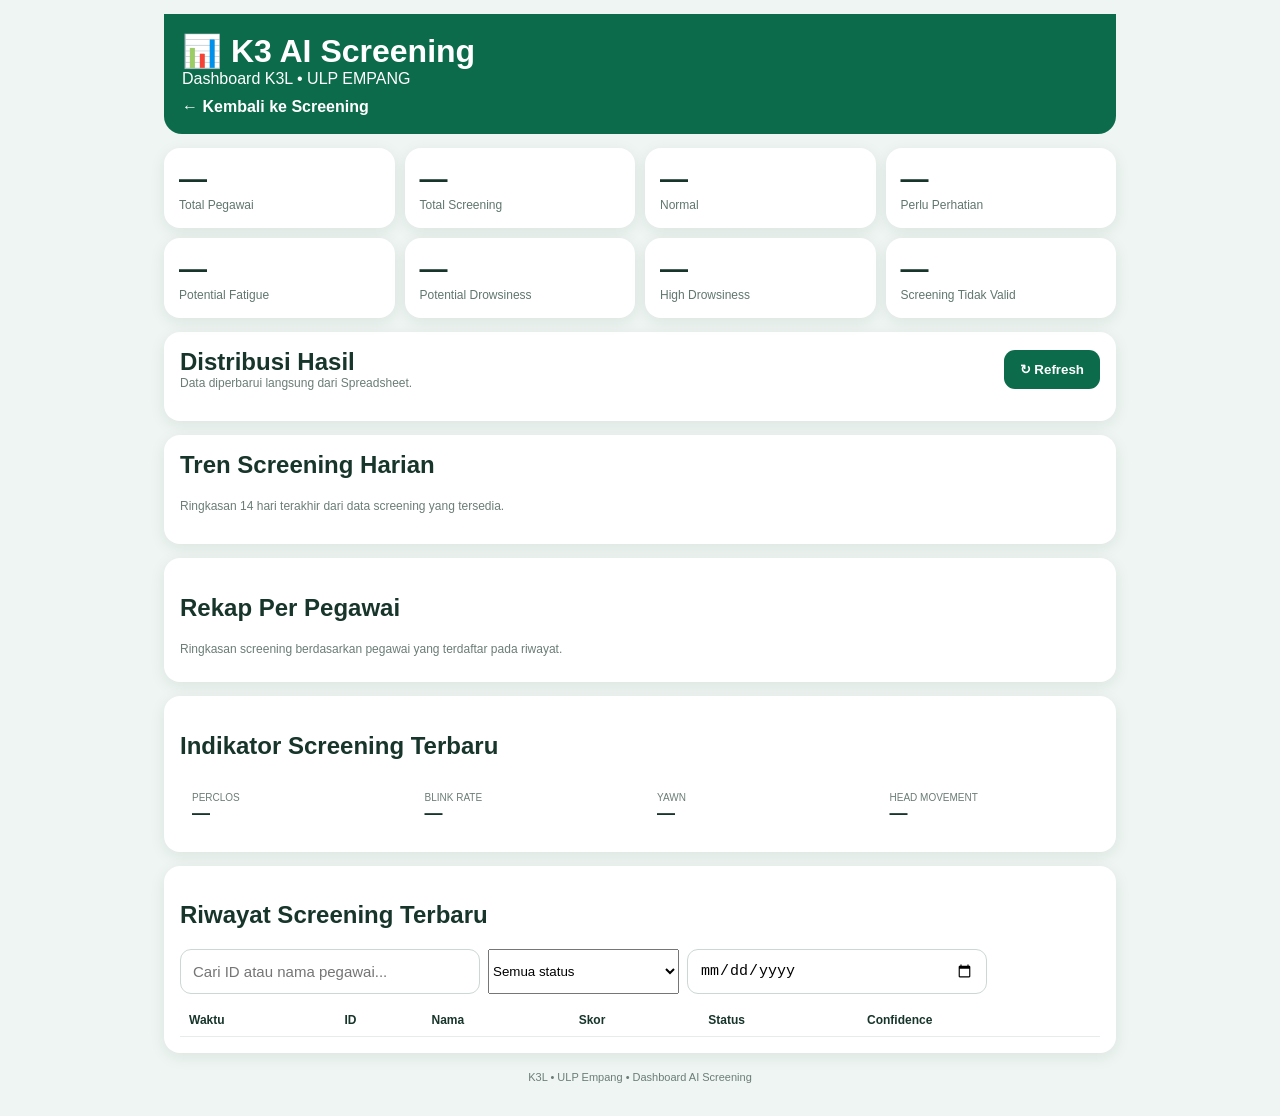
==== commit 7a9bb7b1: "Add employee detail history view" ====
--- a/dashboard.html
+++ b/dashboard.html
@@ -1,16 +1,16 @@
 <!doctype html><html lang="id"><head><meta charset="utf-8"><meta name="viewport" content="width=device-width,initial-scale=1"><meta name="theme-color" content="#0b6b4b"><link rel="stylesheet" href="style.css"><title>Dashboard K3L ULP Empang</title><style>
-.dash{max-width:980px;margin:auto;padding:14px}.dash-head{background:#0b6b4b;color:#fff;border-radius:0 0 18px 18px;padding:18px;margin-bottom:14px}.dash-head h1{margin:0}.back{display:inline-block;margin-top:10px;color:#fff;text-decoration:none;font-weight:700}.grid{display:grid;grid-template-columns:repeat(4,1fr);gap:10px}.stat{background:#fff;border-radius:16px;padding:15px;box-shadow:0 4px 16px #17352b14}.stat b{display:block;font-size:28px}.stat span{font-size:12px;color:#60766e}.panel{background:#fff;border-radius:16px;padding:16px;margin-top:14px;box-shadow:0 4px 16px #17352b14}.bars{display:grid;gap:10px}.barrow{display:grid;grid-template-columns:150px 1fr 45px;align-items:center;gap:8px;font-size:13px}.bar{height:12px;background:#e5ece9;border-radius:9px;overflow:hidden}.bar i{display:block;height:100%;background:#0b6b4b}.table{width:100%;border-collapse:collapse;font-size:12px}.table th,.table td{padding:9px;border-bottom:1px solid #e5ece9;text-align:left}.table tbody tr{cursor:pointer}.table tbody tr:hover{background:#f3f8f6}.pill{display:inline-block;padding:4px 8px;border-radius:999px;font-size:10px;font-weight:800}.p-normal{background:#e7f6ee;color:#0b6b4b}.p-warn{background:#fff3d6;color:#8a5a00}.p-danger{background:#fde8e8;color:#a52d2d}.p-pending{background:#eef1f3;color:#58656b}.detail{display:none;margin-top:12px;padding:14px;border-radius:12px;background:#f5f9f7}.detail.show{display:block}.detail-grid{display:grid;grid-template-columns:repeat(3,1fr);gap:10px}.mini-grid{display:grid;grid-template-columns:repeat(4,1fr);gap:10px}.mini{background:#fff;border-radius:12px;padding:12px}.mini small{display:block;color:#6b7d76;font-size:10px}.mini b{font-size:18px}.employee-list{display:grid;gap:8px}.emp-row{display:grid;grid-template-columns:1.4fr 70px 70px 70px 70px;gap:8px;align-items:center;padding:10px;border-bottom:1px solid #e5ece9;font-size:12px}.emp-row b{font-size:13px}.emp-bar{height:8px;background:#e5ece9;border-radius:8px;overflow:hidden}.emp-bar i{display:block;height:100%;background:#0b6b4b}@media(max-width:700px){.mini-grid{grid-template-columns:repeat(2,1fr)}.emp-row{grid-template-columns:1fr 55px 55px 55px 55px}}.detail-grid div{background:#fff;border-radius:10px;padding:10px}.detail-grid small{display:block;color:#6b7d76;font-size:10px}.detail-grid b{font-size:14px}@media(max-width:700px){.detail-grid{grid-template-columns:1fr 1fr}}.muted{color:#6b7d76;font-size:12px}.status{font-weight:800}.error{color:#a52d2d}.refresh{background:#0b6b4b;color:#fff}.search{display:flex;gap:8px}.search input{max-width:300px}@media(max-width:700px){.grid{grid-template-columns:repeat(2,1fr)}.barrow{grid-template-columns:110px 1fr 35px}.table{min-width:650px}.panel{overflow:auto}}
+.dash{max-width:980px;margin:auto;padding:14px}.dash-head{background:#0b6b4b;color:#fff;border-radius:0 0 18px 18px;padding:18px;margin-bottom:14px}.dash-head h1{margin:0}.back{display:inline-block;margin-top:10px;color:#fff;text-decoration:none;font-weight:700}.grid{display:grid;grid-template-columns:repeat(4,1fr);gap:10px}.stat{background:#fff;border-radius:16px;padding:15px;box-shadow:0 4px 16px #17352b14}.stat b{display:block;font-size:28px}.stat span{font-size:12px;color:#60766e}.panel{background:#fff;border-radius:16px;padding:16px;margin-top:14px;box-shadow:0 4px 16px #17352b14}.bars{display:grid;gap:10px}.barrow{display:grid;grid-template-columns:150px 1fr 45px;align-items:center;gap:8px;font-size:13px}.bar{height:12px;background:#e5ece9;border-radius:9px;overflow:hidden}.bar i{display:block;height:100%;background:#0b6b4b}.table{width:100%;border-collapse:collapse;font-size:12px}.table th,.table td{padding:9px;border-bottom:1px solid #e5ece9;text-align:left}.table tbody tr{cursor:pointer}.table tbody tr:hover{background:#f3f8f6}.pill{display:inline-block;padding:4px 8px;border-radius:999px;font-size:10px;font-weight:800}.p-normal{background:#e7f6ee;color:#0b6b4b}.p-warn{background:#fff3d6;color:#8a5a00}.p-danger{background:#fde8e8;color:#a52d2d}.p-pending{background:#eef1f3;color:#58656b}.detail{display:none;margin-top:12px;padding:14px;border-radius:12px;background:#f5f9f7}.detail.show{display:block}.detail-grid{display:grid;grid-template-columns:repeat(3,1fr);gap:10px}.mini-grid{display:grid;grid-template-columns:repeat(4,1fr);gap:10px}.mini{background:#fff;border-radius:12px;padding:12px}.mini small{display:block;color:#6b7d76;font-size:10px}.mini b{font-size:18px}.employee-list{display:grid;gap:8px}.emp-row{display:grid;cursor:pointer;grid-template-columns:1.4fr 70px 70px 70px 70px;gap:8px;align-items:center;padding:10px;border-bottom:1px solid #e5ece9;font-size:12px}.emp-row b{font-size:13px}.emp-bar{height:8px;background:#e5ece9;border-radius:8px;overflow:hidden}.emp-bar i{display:block;height:100%;background:#0b6b4b}@media(max-width:700px){.mini-grid{grid-template-columns:repeat(2,1fr)}.emp-row{grid-template-columns:1fr 55px 55px 55px 55px}}.detail-grid div{background:#fff;border-radius:10px;padding:10px}.detail-grid small{display:block;color:#6b7d76;font-size:10px}.detail-grid b{font-size:14px}@media(max-width:700px){.detail-grid{grid-template-columns:1fr 1fr}}.muted{color:#6b7d76;font-size:12px}.status{font-weight:800}.error{color:#a52d2d}.refresh{background:#0b6b4b;color:#fff}.search{display:flex;gap:8px}.search input{max-width:300px}@media(max-width:700px){.grid{grid-template-columns:repeat(2,1fr)}.barrow{grid-template-columns:110px 1fr 35px}.table{min-width:650px}.panel{overflow:auto}}
 </style></head><body><div class="dash"><header class="dash-head"><h1>📊 K3 AI Screening</h1><div>Dashboard K3L • ULP EMPANG</div><a class="back" href="./">← Kembali ke Screening</a></header>
 <div class="grid"><div class="stat"><b id="employees">—</b><span>Total Pegawai</span></div><div class="stat"><b id="screenings">—</b><span>Total Screening</span></div><div class="stat"><b id="normal">—</b><span>Normal</span></div><div class="stat"><b id="attention">—</b><span>Perlu Perhatian</span></div></div>
 <div class="grid" style="margin-top:10px"><div class="stat"><b id="fatigue">—</b><span>Potential Fatigue</span></div><div class="stat"><b id="drowsiness">—</b><span>Potential Drowsiness</span></div><div class="stat"><b id="high">—</b><span>High Drowsiness</span></div><div class="stat"><b id="invalid">—</b><span>Screening Tidak Valid</span></div></div>
 <div class="panel"><div style="display:flex;justify-content:space-between;align-items:center;gap:8px"><div><h2 style="margin:0">Distribusi Hasil</h2><div class="muted">Data diperbarui langsung dari Spreadsheet.</div></div><button class="refresh" id="refresh">↻ Refresh</button></div><div class="bars" id="bars" style="margin-top:15px"></div></div><div class="panel"><h2 style="margin-top:0">Tren Screening Harian</h2><div class="muted">Ringkasan 14 hari terakhir dari data screening yang tersedia.</div><div id="trend" class="bars" style="margin-top:15px"></div></div>
-<div class="panel"><h2>Rekap Per Pegawai</h2><div class="muted">Ringkasan screening berdasarkan pegawai yang terdaftar pada riwayat.</div><div id="employeeRecap" class="employee-list" style="margin-top:10px"></div></div><div class="panel"><h2>Indikator Screening Terbaru</h2><div class="mini-grid" id="indicatorSummary"><div class="mini"><small>PERCLOS</small><b>—</b></div><div class="mini"><small>BLINK RATE</small><b>—</b></div><div class="mini"><small>YAWN</small><b>—</b></div><div class="mini"><small>HEAD MOVEMENT</small><b>—</b></div></div></div><div class="panel"><h2>Riwayat Screening Terbaru</h2><div class="search"><input id="filter" placeholder="Cari ID atau nama pegawai..."><select id="statusFilter"><option value="">Semua status</option><option>NORMAL</option><option>POTENTIAL FATIGUE</option><option>POTENTIAL DROWSINESS</option><option>HIGH DROWSINESS</option><option>NEEDS_VERIFICATION</option></select><input id="dateFilter" type="date" title="Filter tanggal"></div><div id="detail" class="detail"></div><div id="filterInfo" class="muted" style="margin-top:8px"></div><div style="overflow:auto;margin-top:10px"><table class="table"><thead><tr><th>Waktu</th><th>ID</th><th>Nama</th><th>Skor</th><th>Status</th><th>Confidence</th></tr></thead><tbody id="rows"></tbody></table></div><div id="msg" class="muted"></div></div>
+<div class="panel"><h2>Rekap Per Pegawai</h2><div class="muted">Ringkasan screening berdasarkan pegawai yang terdaftar pada riwayat.</div><div id="employeeRecap" class="employee-list" style="margin-top:10px"></div><div id="employeeDetail" class="detail"></div></div><div class="panel"><h2>Indikator Screening Terbaru</h2><div class="mini-grid" id="indicatorSummary"><div class="mini"><small>PERCLOS</small><b>—</b></div><div class="mini"><small>BLINK RATE</small><b>—</b></div><div class="mini"><small>YAWN</small><b>—</b></div><div class="mini"><small>HEAD MOVEMENT</small><b>—</b></div></div></div><div class="panel"><h2>Riwayat Screening Terbaru</h2><div class="search"><input id="filter" placeholder="Cari ID atau nama pegawai..."><select id="statusFilter"><option value="">Semua status</option><option>NORMAL</option><option>POTENTIAL FATIGUE</option><option>POTENTIAL DROWSINESS</option><option>HIGH DROWSINESS</option><option>NEEDS_VERIFICATION</option></select><input id="dateFilter" type="date" title="Filter tanggal"></div><div id="detail" class="detail"></div><div id="filterInfo" class="muted" style="margin-top:8px"></div><div style="overflow:auto;margin-top:10px"><table class="table"><thead><tr><th>Waktu</th><th>ID</th><th>Nama</th><th>Skor</th><th>Status</th><th>Confidence</th></tr></thead><tbody id="rows"></tbody></table></div><div id="msg" class="muted"></div></div>
 <footer style="text-align:center;padding:18px;color:#6b7d76;font-size:11px">K3L • ULP Empang • Dashboard AI Screening</footer></div>
 <script>
 const API="https://script.google.com/macros/s/AKfycbxnTxfqJpttjxyluyx7At_VqDbVEWYxJ_NqVKyACJNtKfN5hZCp8aGC_1RKMdeqOc9qTg/exec";const $=id=>document.getElementById(id);let data=null;
 function jsonp(url,timeout=12000){return new Promise((resolve,reject)=>{const cb="dash_"+Date.now()+"_"+Math.random().toString(36).slice(2),s=document.createElement("script"),clean=()=>{delete window[cb];s.remove()};const t=setTimeout(()=>{clean();reject(Error("Timeout"))},timeout);window[cb]=x=>{clearTimeout(t);clean();resolve(x)};s.src=url+(url.includes("?")?"&":"?")+"prefix="+cb;s.onerror=()=>{clearTimeout(t);clean();reject(Error("API error"))};document.body.appendChild(s)})}
 function formatTime(v){if(!v)return"—";const d=new Date(v);return isNaN(d)?"—":d.toLocaleString("id-ID",{day:"2-digit",month:"2-digit",year:"numeric",hour:"2-digit",minute:"2-digit",second:"2-digit"})}function showDetail(r){const d=$("detail"),st=r.status||r.level||"—";d.classList.add("show");d.innerHTML="<b>Detail Screening</b><div class='detail-grid' style='margin-top:10px'><div><small>Employee ID</small><b>"+(r.employee_id||"Data tidak lengkap")+"</b></div><div><small>Nama</small><b>"+(r.name||r.nama||"Data tidak lengkap")+"</b></div><div><small>Skor</small><b>"+(r.score??"—")+"</b></div><div><small>Status</small><b>"+st+"</b></div><div><small>Confidence</small><b>"+(r.confidence??"—")+"%</b></div><div><small>Model</small><b>"+(r.model_version||"—")+"</b></div></div>"+(r.reason?"<div style='margin-top:10px;font-size:12px'><b>Indikator:</b> "+r.reason+"</div>":"")}function val(o,keys,d=0){for(const k of keys){if(o&&o[k]!==undefined&&o[k]!==null)return o[k]}return d}
 function render(x){data=x||{};const s=(x&&x.stats)?x.stats:x;const total=Number(val(s,["totalScreenings","total_screenings","screeningCount","total","total_screening"],0)),n=Number(val(s,["normal","normalCount","NORMAL"],0)),f=Number(val(s,["fatigue","fatigueCount","potentialFatigue","POTENTIAL_FATIGUE"],0)),d=Number(val(s,["drowsiness","drowsinessCount","potentialDrowsiness","POTENTIAL_DROWSINESS"],0)),h=Number(val(s,["highDrowsiness","high_drowsiness","highDrowsinessCount","HIGH_DROWSINESS"],0)),inv=Number(val(s,["invalid","invalidCount","screeningTidakValid","invalid_screening"],0)),emp=Number(val(s,["totalEmployees","total_employees","employeeCount","total_pegawai"],0));$("employees").textContent=emp;$("screenings").textContent=total;$("normal").textContent=n;$("fatigue").textContent=f;$("drowsiness").textContent=d;$("high").textContent=h;$("invalid").textContent=inv;$("attention").textContent=f+d+h;const vals=[["Normal",n],["Potential Fatigue",f],["Potential Drowsiness",d],["High Drowsiness",h],["Tidak Valid",inv]],mx=Math.max(1,...vals.map(a=>a[1]));$("bars").innerHTML=vals.map(a=>"<div class='barrow'><span>"+a[0]+"</span><div class='bar'><i style='width:"+(a[1]/mx*100)+"%'></i></div><b>"+a[1]+"</b></div>").join("");let rows=val(x,["recent","recentScreenings","screenings","data"],[]);if(!Array.isArray(rows)&&x&&x.data)rows=val(x.data,["recent","recentScreenings","screenings","data"],[]);if(!Array.isArray(rows))rows=[];renderTrend(x.trend||[]);renderEmployeeRecapAndIndicators(rows);renderRows(rows);}
-function renderTrend(trend){const t=Array.isArray(trend)?trend:[];const mx=Math.max(1,...t.map(x=>Number(x.total||0)));$("trend").innerHTML=t.length?t.map(x=>"<div class='barrow'><span>"+x.date+"</span><div class='bar'><i style='width:"+(Number(x.total||0)/mx*100)+"%'></i></div><b>"+x.total+"</b></div>").join(""):"<div class='muted'>Belum cukup data untuk tren.</div>"}function renderEmployeeRecap(rows){const m={};rows.forEach(r=>{const id=String(r.employee_id||"").trim();if(!id)return;if(!m[id])m[id]={id,name:r.name||r.nama||"—",total:0,normal:0,attention:0};m[id].total++;const st=String(r.status||"").toUpperCase();if(st==="NORMAL")m[id].normal++;else if(st!=="NEEDS_VERIFICATION")m[id].attention++});const a=Object.values(m).sort((x,y)=>y.total-x.total);$("employeeRecap").innerHTML=a.length?a.map(x=>"<div class='emp-row'><div><b>"+x.name+"</b><br><span class='muted'>"+x.id+"</span></div><div><b>"+x.total+"</b><br><span class='muted'>total</span></div><div><b>"+x.normal+"</b><br><span class='muted'>normal</span></div><div><b>"+x.attention+"</b><br><span class='muted'>perhatian</span></div><div><div class='emp-bar'><i style='width:"+Math.min(100,x.total/Math.max(1,a[0].total)*100)+"%'></i></div></div></div>").join(""):"<div class='muted'>Belum ada data pegawai.</div>"}function renderIndicatorSummary(rows){const r=rows[0];if(!r)return;const vals=[r.perclos!==undefined?(Number(r.perclos)*100).toFixed(1)+"%":"—",r.blink_rate!==undefined?Number(r.blink_rate).toFixed(1):"—",r.yawn_count??"—",r.head_nod_count??"—"];const labs=["PERCLOS","BLINK RATE / MENIT","YAWN","HEAD MOVEMENT"];$("indicatorSummary").innerHTML=vals.map((v,i)=>"<div class='mini'><small>"+labs[i]+"</small><b>"+v+"</b></div>").join("")}function renderEmployeeRecapAndIndicators(rows){renderEmployeeRecap(rows);renderIndicatorSummary(rows)}function renderRows(rows){const q=$("filter").value.toLowerCase(),sf=$("statusFilter").value,df=$("dateFilter").value;const filtered=rows.filter(r=>{const id=String(r.employee_id||r.employeeId||"").toLowerCase(),nm=String(r.name||r.nama||"").toLowerCase(),st=String(r.status||r.level||"").toUpperCase();let ok=!q||id.includes(q)||nm.includes(q);if(sf)ok=ok&&st===sf;if(df){const dt=new Date(r.timestamp||r.time);ok=ok&&!isNaN(dt)&&dt.toISOString().slice(0,10)===df}return ok});$("rows").innerHTML=filtered.map(r=>{const st=String(r.status||r.level||"—"),sl=st.toUpperCase(),cls=sl==="NORMAL"?"p-normal":(sl.includes("DROWSINESS")?"p-danger":(sl.includes("FATIGUE")?"p-warn":"p-pending"));return "<tr><td>"+formatTime(r.timestamp||r.time)+"</td><td>"+(r.employee_id||r.employeeId||"—")+"</td><td>"+(r.nama||r.name||"Data tidak lengkap")+"</td><td>"+(r.score??"—")+"</td><td><span class='pill "+cls+"'>"+st+"</span></td><td>"+(r.confidence??"—")+"</td></tr>"}).join("");[...$("rows").querySelectorAll("tr")].forEach((tr,i)=>tr.onclick=()=>showDetail(filtered[i]));$("filterInfo").textContent="Menampilkan "+filtered.length+" dari "+rows.length+" riwayat.";$("msg").textContent=filtered.length?"Klik baris untuk melihat detail.":"Tidak ada data sesuai filter."}
+function renderTrend(trend){const t=Array.isArray(trend)?trend:[];const mx=Math.max(1,...t.map(x=>Number(x.total||0)));$("trend").innerHTML=t.length?t.map(x=>"<div class='barrow'><span>"+x.date+"</span><div class='bar'><i style='width:"+(Number(x.total||0)/mx*100)+"%'></i></div><b>"+x.total+"</b></div>").join(""):"<div class='muted'>Belum cukup data untuk tren.</div>"}function renderEmployeeRecap(rows){const m={};rows.forEach(r=>{const id=String(r.employee_id||"").trim();if(!id)return;if(!m[id])m[id]={id,name:r.name||r.nama||"—",total:0,normal:0,attention:0};m[id].total++;const st=String(r.status||"").toUpperCase();if(st==="NORMAL")m[id].normal++;else if(st!=="NEEDS_VERIFICATION")m[id].attention++});const a=Object.values(m).sort((x,y)=>y.total-x.total);$("employeeRecap").innerHTML=a.length?a.map((x,i)=>"<div class='emp-row' data-i='"+i+"'><div><b>"+x.name+"</b><br><span class='muted'>"+x.id+"</span></div><div><b>"+x.total+"</b><br><span class='muted'>total</span></div><div><b>"+x.normal+"</b><br><span class='muted'>normal</span></div><div><b>"+x.attention+"</b><br><span class='muted'>perhatian</span></div><div><div class='emp-bar'><i style='width:"+Math.min(100,x.total/Math.max(1,a[0].total)*100)+"%'></i></div></div></div>").join(""):"<div class='muted'>Belum ada data pegawai.</div>";[...$("employeeRecap").querySelectorAll(".emp-row")].forEach((el,i)=>el.onclick=()=>showEmployeeDetail(a[i].id,a[i].name,rows));function showEmployeeDetail(id,name,rows){const list=rows.filter(r=>String(r.employee_id||"").trim()===String(id).trim());const d=$("employeeDetail");d.classList.add("show");if(!list.length){d.innerHTML="<b>"+name+"</b><div class='muted'>Belum ada riwayat.</div>";return}const last=list[0],avg=Math.round(list.reduce((a,r)=>a+Number(r.score||0),0)/list.length);d.innerHTML="<b>Detail Pegawai: "+name+"</b><div class='detail-grid' style='margin-top:10px'><div><small>Employee ID</small><b>"+id+"</b></div><div><small>Total Screening</small><b>"+list.length+"</b></div><div><small>Rata-rata Skor</small><b>"+avg+"</b></div><div><small>Screening Terakhir</small><b>"+formatTime(last.timestamp)+"</b></div><div><small>PERCLOS Terakhir</small><b>"+(Number(last.perclos||0)*100).toFixed(1)+"%</b></div><div><small>Status Terakhir</small><b>"+(last.status||"—")+"</b></div></div><div style='margin-top:12px'><b>Riwayat:</b><div style='margin-top:6px;font-size:12px'>"+list.map(r=>formatTime(r.timestamp)+" — skor "+(r.score??"—")+" — "+(r.status||"—")).join("<br>")+"</div></div>"}function renderIndicatorSummary(rows){const r=rows[0];if(!r)return;const vals=[r.perclos!==undefined?(Number(r.perclos)*100).toFixed(1)+"%":"—",r.blink_rate!==undefined?Number(r.blink_rate).toFixed(1):"—",r.yawn_count??"—",r.head_nod_count??"—"];const labs=["PERCLOS","BLINK RATE / MENIT","YAWN","HEAD MOVEMENT"];$("indicatorSummary").innerHTML=vals.map((v,i)=>"<div class='mini'><small>"+labs[i]+"</small><b>"+v+"</b></div>").join("")}function renderEmployeeRecapAndIndicators(rows){renderEmployeeRecap(rows);renderIndicatorSummary(rows)}function renderRows(rows){const q=$("filter").value.toLowerCase(),sf=$("statusFilter").value,df=$("dateFilter").value;const filtered=rows.filter(r=>{const id=String(r.employee_id||r.employeeId||"").toLowerCase(),nm=String(r.name||r.nama||"").toLowerCase(),st=String(r.status||r.level||"").toUpperCase();let ok=!q||id.includes(q)||nm.includes(q);if(sf)ok=ok&&st===sf;if(df){const dt=new Date(r.timestamp||r.time);ok=ok&&!isNaN(dt)&&dt.toISOString().slice(0,10)===df}return ok});$("rows").innerHTML=filtered.map(r=>{const st=String(r.status||r.level||"—"),sl=st.toUpperCase(),cls=sl==="NORMAL"?"p-normal":(sl.includes("DROWSINESS")?"p-danger":(sl.includes("FATIGUE")?"p-warn":"p-pending"));return "<tr><td>"+formatTime(r.timestamp||r.time)+"</td><td>"+(r.employee_id||r.employeeId||"—")+"</td><td>"+(r.nama||r.name||"Data tidak lengkap")+"</td><td>"+(r.score??"—")+"</td><td><span class='pill "+cls+"'>"+st+"</span></td><td>"+(r.confidence??"—")+"</td></tr>"}).join("");[...$("rows").querySelectorAll("tr")].forEach((tr,i)=>tr.onclick=()=>showDetail(filtered[i]));$("filterInfo").textContent="Menampilkan "+filtered.length+" dari "+rows.length+" riwayat.";$("msg").textContent=filtered.length?"Klik baris untuk melihat detail.":"Tidak ada data sesuai filter."}
 async function load(){$("msg").textContent="Memuat data...";try{const r=await jsonp(API+"?action=dashboard");if(!r.ok&&r.error)throw Error(r.error);render(r)}catch(e){$("msg").innerHTML="<span class='error'>Dashboard belum dapat mengambil data dari API. Coba Refresh.</span>"}}$("refresh").onclick=load;$("filter").oninput=()=>renderRows(data?.recent||data?.screenings||[]);$("statusFilter").onchange=()=>renderRows(data?.recent||data?.screenings||[]);$("dateFilter").onchange=()=>renderRows(data?.recent||data?.screenings||[]);load();
 </script></body></html>
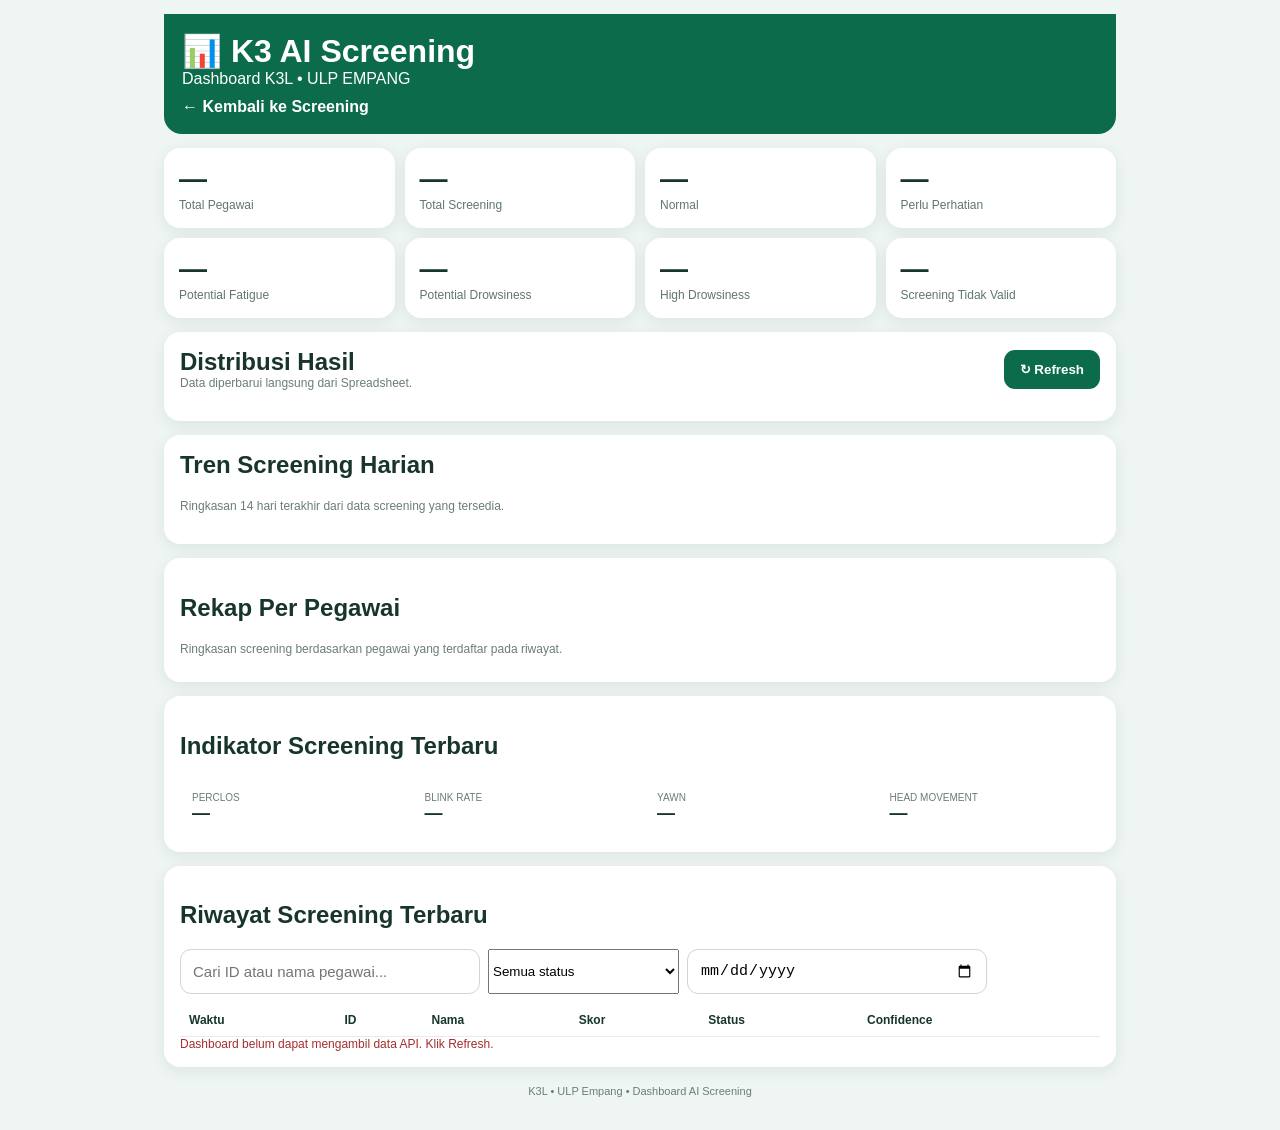
==== commit a4f59d7d: "Fix dashboard script and restore data loading" ====
--- a/dashboard.html
+++ b/dashboard.html
@@ -7,10 +7,117 @@
 <div class="panel"><h2>Rekap Per Pegawai</h2><div class="muted">Ringkasan screening berdasarkan pegawai yang terdaftar pada riwayat.</div><div id="employeeRecap" class="employee-list" style="margin-top:10px"></div><div id="employeeDetail" class="detail"></div></div><div class="panel"><h2>Indikator Screening Terbaru</h2><div class="mini-grid" id="indicatorSummary"><div class="mini"><small>PERCLOS</small><b>—</b></div><div class="mini"><small>BLINK RATE</small><b>—</b></div><div class="mini"><small>YAWN</small><b>—</b></div><div class="mini"><small>HEAD MOVEMENT</small><b>—</b></div></div></div><div class="panel"><h2>Riwayat Screening Terbaru</h2><div class="search"><input id="filter" placeholder="Cari ID atau nama pegawai..."><select id="statusFilter"><option value="">Semua status</option><option>NORMAL</option><option>POTENTIAL FATIGUE</option><option>POTENTIAL DROWSINESS</option><option>HIGH DROWSINESS</option><option>NEEDS_VERIFICATION</option></select><input id="dateFilter" type="date" title="Filter tanggal"></div><div id="detail" class="detail"></div><div id="filterInfo" class="muted" style="margin-top:8px"></div><div style="overflow:auto;margin-top:10px"><table class="table"><thead><tr><th>Waktu</th><th>ID</th><th>Nama</th><th>Skor</th><th>Status</th><th>Confidence</th></tr></thead><tbody id="rows"></tbody></table></div><div id="msg" class="muted"></div></div>
 <footer style="text-align:center;padding:18px;color:#6b7d76;font-size:11px">K3L • ULP Empang • Dashboard AI Screening</footer></div>
 <script>
-const API="https://script.google.com/macros/s/AKfycbxnTxfqJpttjxyluyx7At_VqDbVEWYxJ_NqVKyACJNtKfN5hZCp8aGC_1RKMdeqOc9qTg/exec";const $=id=>document.getElementById(id);let data=null;
-function jsonp(url,timeout=12000){return new Promise((resolve,reject)=>{const cb="dash_"+Date.now()+"_"+Math.random().toString(36).slice(2),s=document.createElement("script"),clean=()=>{delete window[cb];s.remove()};const t=setTimeout(()=>{clean();reject(Error("Timeout"))},timeout);window[cb]=x=>{clearTimeout(t);clean();resolve(x)};s.src=url+(url.includes("?")?"&":"?")+"prefix="+cb;s.onerror=()=>{clearTimeout(t);clean();reject(Error("API error"))};document.body.appendChild(s)})}
-function formatTime(v){if(!v)return"—";const d=new Date(v);return isNaN(d)?"—":d.toLocaleString("id-ID",{day:"2-digit",month:"2-digit",year:"numeric",hour:"2-digit",minute:"2-digit",second:"2-digit"})}function showDetail(r){const d=$("detail"),st=r.status||r.level||"—";d.classList.add("show");d.innerHTML="<b>Detail Screening</b><div class='detail-grid' style='margin-top:10px'><div><small>Employee ID</small><b>"+(r.employee_id||"Data tidak lengkap")+"</b></div><div><small>Nama</small><b>"+(r.name||r.nama||"Data tidak lengkap")+"</b></div><div><small>Skor</small><b>"+(r.score??"—")+"</b></div><div><small>Status</small><b>"+st+"</b></div><div><small>Confidence</small><b>"+(r.confidence??"—")+"%</b></div><div><small>Model</small><b>"+(r.model_version||"—")+"</b></div></div>"+(r.reason?"<div style='margin-top:10px;font-size:12px'><b>Indikator:</b> "+r.reason+"</div>":"")}function val(o,keys,d=0){for(const k of keys){if(o&&o[k]!==undefined&&o[k]!==null)return o[k]}return d}
-function render(x){data=x||{};const s=(x&&x.stats)?x.stats:x;const total=Number(val(s,["totalScreenings","total_screenings","screeningCount","total","total_screening"],0)),n=Number(val(s,["normal","normalCount","NORMAL"],0)),f=Number(val(s,["fatigue","fatigueCount","potentialFatigue","POTENTIAL_FATIGUE"],0)),d=Number(val(s,["drowsiness","drowsinessCount","potentialDrowsiness","POTENTIAL_DROWSINESS"],0)),h=Number(val(s,["highDrowsiness","high_drowsiness","highDrowsinessCount","HIGH_DROWSINESS"],0)),inv=Number(val(s,["invalid","invalidCount","screeningTidakValid","invalid_screening"],0)),emp=Number(val(s,["totalEmployees","total_employees","employeeCount","total_pegawai"],0));$("employees").textContent=emp;$("screenings").textContent=total;$("normal").textContent=n;$("fatigue").textContent=f;$("drowsiness").textContent=d;$("high").textContent=h;$("invalid").textContent=inv;$("attention").textContent=f+d+h;const vals=[["Normal",n],["Potential Fatigue",f],["Potential Drowsiness",d],["High Drowsiness",h],["Tidak Valid",inv]],mx=Math.max(1,...vals.map(a=>a[1]));$("bars").innerHTML=vals.map(a=>"<div class='barrow'><span>"+a[0]+"</span><div class='bar'><i style='width:"+(a[1]/mx*100)+"%'></i></div><b>"+a[1]+"</b></div>").join("");let rows=val(x,["recent","recentScreenings","screenings","data"],[]);if(!Array.isArray(rows)&&x&&x.data)rows=val(x.data,["recent","recentScreenings","screenings","data"],[]);if(!Array.isArray(rows))rows=[];renderTrend(x.trend||[]);renderEmployeeRecapAndIndicators(rows);renderRows(rows);}
-function renderTrend(trend){const t=Array.isArray(trend)?trend:[];const mx=Math.max(1,...t.map(x=>Number(x.total||0)));$("trend").innerHTML=t.length?t.map(x=>"<div class='barrow'><span>"+x.date+"</span><div class='bar'><i style='width:"+(Number(x.total||0)/mx*100)+"%'></i></div><b>"+x.total+"</b></div>").join(""):"<div class='muted'>Belum cukup data untuk tren.</div>"}function renderEmployeeRecap(rows){const m={};rows.forEach(r=>{const id=String(r.employee_id||"").trim();if(!id)return;if(!m[id])m[id]={id,name:r.name||r.nama||"—",total:0,normal:0,attention:0};m[id].total++;const st=String(r.status||"").toUpperCase();if(st==="NORMAL")m[id].normal++;else if(st!=="NEEDS_VERIFICATION")m[id].attention++});const a=Object.values(m).sort((x,y)=>y.total-x.total);$("employeeRecap").innerHTML=a.length?a.map((x,i)=>"<div class='emp-row' data-i='"+i+"'><div><b>"+x.name+"</b><br><span class='muted'>"+x.id+"</span></div><div><b>"+x.total+"</b><br><span class='muted'>total</span></div><div><b>"+x.normal+"</b><br><span class='muted'>normal</span></div><div><b>"+x.attention+"</b><br><span class='muted'>perhatian</span></div><div><div class='emp-bar'><i style='width:"+Math.min(100,x.total/Math.max(1,a[0].total)*100)+"%'></i></div></div></div>").join(""):"<div class='muted'>Belum ada data pegawai.</div>";[...$("employeeRecap").querySelectorAll(".emp-row")].forEach((el,i)=>el.onclick=()=>showEmployeeDetail(a[i].id,a[i].name,rows));function showEmployeeDetail(id,name,rows){const list=rows.filter(r=>String(r.employee_id||"").trim()===String(id).trim());const d=$("employeeDetail");d.classList.add("show");if(!list.length){d.innerHTML="<b>"+name+"</b><div class='muted'>Belum ada riwayat.</div>";return}const last=list[0],avg=Math.round(list.reduce((a,r)=>a+Number(r.score||0),0)/list.length);d.innerHTML="<b>Detail Pegawai: "+name+"</b><div class='detail-grid' style='margin-top:10px'><div><small>Employee ID</small><b>"+id+"</b></div><div><small>Total Screening</small><b>"+list.length+"</b></div><div><small>Rata-rata Skor</small><b>"+avg+"</b></div><div><small>Screening Terakhir</small><b>"+formatTime(last.timestamp)+"</b></div><div><small>PERCLOS Terakhir</small><b>"+(Number(last.perclos||0)*100).toFixed(1)+"%</b></div><div><small>Status Terakhir</small><b>"+(last.status||"—")+"</b></div></div><div style='margin-top:12px'><b>Riwayat:</b><div style='margin-top:6px;font-size:12px'>"+list.map(r=>formatTime(r.timestamp)+" — skor "+(r.score??"—")+" — "+(r.status||"—")).join("<br>")+"</div></div>"}function renderIndicatorSummary(rows){const r=rows[0];if(!r)return;const vals=[r.perclos!==undefined?(Number(r.perclos)*100).toFixed(1)+"%":"—",r.blink_rate!==undefined?Number(r.blink_rate).toFixed(1):"—",r.yawn_count??"—",r.head_nod_count??"—"];const labs=["PERCLOS","BLINK RATE / MENIT","YAWN","HEAD MOVEMENT"];$("indicatorSummary").innerHTML=vals.map((v,i)=>"<div class='mini'><small>"+labs[i]+"</small><b>"+v+"</b></div>").join("")}function renderEmployeeRecapAndIndicators(rows){renderEmployeeRecap(rows);renderIndicatorSummary(rows)}function renderRows(rows){const q=$("filter").value.toLowerCase(),sf=$("statusFilter").value,df=$("dateFilter").value;const filtered=rows.filter(r=>{const id=String(r.employee_id||r.employeeId||"").toLowerCase(),nm=String(r.name||r.nama||"").toLowerCase(),st=String(r.status||r.level||"").toUpperCase();let ok=!q||id.includes(q)||nm.includes(q);if(sf)ok=ok&&st===sf;if(df){const dt=new Date(r.timestamp||r.time);ok=ok&&!isNaN(dt)&&dt.toISOString().slice(0,10)===df}return ok});$("rows").innerHTML=filtered.map(r=>{const st=String(r.status||r.level||"—"),sl=st.toUpperCase(),cls=sl==="NORMAL"?"p-normal":(sl.includes("DROWSINESS")?"p-danger":(sl.includes("FATIGUE")?"p-warn":"p-pending"));return "<tr><td>"+formatTime(r.timestamp||r.time)+"</td><td>"+(r.employee_id||r.employeeId||"—")+"</td><td>"+(r.nama||r.name||"Data tidak lengkap")+"</td><td>"+(r.score??"—")+"</td><td><span class='pill "+cls+"'>"+st+"</span></td><td>"+(r.confidence??"—")+"</td></tr>"}).join("");[...$("rows").querySelectorAll("tr")].forEach((tr,i)=>tr.onclick=()=>showDetail(filtered[i]));$("filterInfo").textContent="Menampilkan "+filtered.length+" dari "+rows.length+" riwayat.";$("msg").textContent=filtered.length?"Klik baris untuk melihat detail.":"Tidak ada data sesuai filter."}
-async function load(){$("msg").textContent="Memuat data...";try{const r=await jsonp(API+"?action=dashboard");if(!r.ok&&r.error)throw Error(r.error);render(r)}catch(e){$("msg").innerHTML="<span class='error'>Dashboard belum dapat mengambil data dari API. Coba Refresh.</span>"}}$("refresh").onclick=load;$("filter").oninput=()=>renderRows(data?.recent||data?.screenings||[]);$("statusFilter").onchange=()=>renderRows(data?.recent||data?.screenings||[]);$("dateFilter").onchange=()=>renderRows(data?.recent||data?.screenings||[]);load();
+const API="https://script.google.com/macros/s/AKfycbxnTxfqJpttjxyluyx7At_VqDbVEWYxJ_NqVKyACJNtKfN5hZCp8aGC_1RKMdeqOc9qTg/exec";
+const $=id=>document.getElementById(id);
+let data={};
+
+function jsonp(url,timeout=12000){
+ return new Promise((resolve,reject)=>{
+  const cb="dash_"+Date.now()+"_"+Math.random().toString(36).slice(2);
+  const s=document.createElement("script");
+  const clean=()=>{delete window[cb];s.remove()};
+  const t=setTimeout(()=>{clean();reject(Error("Timeout API"))},timeout);
+  window[cb]=x=>{clearTimeout(t);clean();resolve(x)};
+  s.onerror=()=>{clearTimeout(t);clean();reject(Error("API error"))};
+  s.src=url+(url.includes("?")?"&":"?")+"prefix="+cb;
+  document.body.appendChild(s);
+ });
+}
+function val(o,keys,d=0){for(const k of keys){if(o&&o[k]!==undefined&&o[k]!==null)return o[k]}return d}
+function formatTime(v){if(!v)return"—";const d=new Date(v);return isNaN(d)?"—":d.toLocaleString("id-ID",{day:"2-digit",month:"2-digit",year:"numeric",hour:"2-digit",minute:"2-digit",second:"2-digit"})}
+function showDetail(r){
+ const d=$("detail"); d.classList.add("show");
+ d.innerHTML="<b>Detail Screening</b><div class='detail-grid' style='margin-top:10px'>"+
+ "<div><small>Employee ID</small><b>"+(r.employee_id||"Data tidak lengkap")+"</b></div>"+
+ "<div><small>Nama</small><b>"+(r.name||r.nama||"Data tidak lengkap")+"</b></div>"+
+ "<div><small>Skor</small><b>"+(r.score??"—")+"</b></div>"+
+ "<div><small>Status</small><b>"+(r.status||"—")+"</b></div>"+
+ "<div><small>Confidence</small><b>"+(r.confidence??"—")+"%</b></div>"+
+ "<div><small>Model</small><b>"+(r.model_version||"—")+"</b></div></div>"+
+ "<div class='mini-grid' style='margin-top:10px'>"+
+ "<div class='mini'><small>PERCLOS</small><b>"+(Number(r.perclos||0)*100).toFixed(1)+"%</b></div>"+
+ "<div class='mini'><small>BLINK RATE</small><b>"+Number(r.blink_rate||0).toFixed(1)+"</b></div>"+
+ "<div class='mini'><small>YAWN</small><b>"+(r.yawn_count??0)+"</b></div>"+
+ "<div class='mini'><small>HEAD MOVEMENT</small><b>"+(r.head_nod_count??0)+"</b></div></div>";
+}
+function renderTrend(t){
+ const arr=Array.isArray(t)?t:[],mx=Math.max(1,...arr.map(x=>Number(x.total||0)));
+ $("trend").innerHTML=arr.length?arr.map(x=>"<div class='barrow'><span>"+x.date+"</span><div class='bar'><i style='width:"+(Number(x.total||0)/mx*100)+"%'></i></div><b>"+x.total+"</b></div>").join(""):"<div class='muted'>Belum cukup data untuk tren.</div>";
+}
+function showEmployeeDetail(id,name,rows){
+ const list=rows.filter(r=>String(r.employee_id||"").trim()===String(id).trim());
+ const d=$("employeeDetail"); d.classList.add("show");
+ if(!list.length){d.innerHTML="<b>"+name+"</b><div class='muted'>Belum ada riwayat.</div>";return}
+ const avg=Math.round(list.reduce((a,r)=>a+Number(r.score||0),0)/list.length),last=list[0];
+ d.innerHTML="<b>Detail Pegawai: "+name+"</b><div class='detail-grid' style='margin-top:10px'>"+
+ "<div><small>Employee ID</small><b>"+id+"</b></div><div><small>Total Screening</small><b>"+list.length+"</b></div>"+
+ "<div><small>Rata-rata Skor</small><b>"+avg+"</b></div><div><small>Screening Terakhir</small><b>"+formatTime(last.timestamp)+"</b></div>"+
+ "<div><small>PERCLOS Terakhir</small><b>"+(Number(last.perclos||0)*100).toFixed(1)+"%</b></div>"+
+ "<div><small>Status Terakhir</small><b>"+(last.status||"—")+"</b></div></div>"+
+ "<div style='margin-top:12px'><b>Riwayat:</b><div style='margin-top:6px;font-size:12px'>"+
+ list.map(r=>formatTime(r.timestamp)+" — skor "+(r.score??"—")+" — "+(r.status||"—")).join("<br>")+"</div></div>";
+}
+function renderEmployeeRecap(rows){
+ const m={};
+ rows.forEach(r=>{
+  const id=String(r.employee_id||"").trim(); if(!id)return;
+  if(!m[id])m[id]={id,name:r.name||r.nama||"—",total:0,normal:0,attention:0};
+  m[id].total++;
+  const st=String(r.status||"").toUpperCase();
+  if(st==="NORMAL")m[id].normal++;
+  else if(st!=="NEEDS_VERIFICATION")m[id].attention++;
+ });
+ const arr=Object.values(m).sort((x,y)=>y.total-x.total);
+ $("employeeRecap").innerHTML=arr.length?arr.map((x,i)=>"<div class='emp-row' data-i='"+i+"'><div><b>"+x.name+"</b><br><span class='muted'>"+x.id+"</span></div><div><b>"+x.total+"</b><br><span class='muted'>total</span></div><div><b>"+x.normal+"</b><br><span class='muted'>normal</span></div><div><b>"+x.attention+"</b><br><span class='muted'>perhatian</span></div><div><div class='emp-bar'><i style='width:"+Math.min(100,x.total/Math.max(1,arr[0].total)*100)+"%'></i></div></div></div>").join(""):"<div class='muted'>Belum ada data pegawai.</div>";
+ [...$("employeeRecap").querySelectorAll(".emp-row")].forEach((el,i)=>el.onclick=()=>showEmployeeDetail(arr[i].id,arr[i].name,rows));
+}
+function renderIndicators(rows){
+ const r=rows[0]; if(!r)return;
+ const vals=[(Number(r.perclos||0)*100).toFixed(1)+"%",Number(r.blink_rate||0).toFixed(1),r.yawn_count??0,r.head_nod_count??0];
+ const labs=["PERCLOS","BLINK RATE / MENIT","YAWN","HEAD MOVEMENT"];
+ $("indicatorSummary").innerHTML=vals.map((v,i)=>"<div class='mini'><small>"+labs[i]+"</small><b>"+v+"</b></div>").join("");
+}
+function renderRows(rows){
+ const q=$("filter").value.toLowerCase(),sf=$("statusFilter").value,df=$("dateFilter").value;
+ const filtered=rows.filter(r=>{
+  const id=String(r.employee_id||"").toLowerCase(),nm=String(r.name||r.nama||"").toLowerCase(),st=String(r.status||"").toUpperCase();
+  let ok=!q||id.includes(q)||nm.includes(q);
+  if(sf)ok=ok&&st===sf;
+  if(df){const dt=new Date(r.timestamp);ok=ok&&!isNaN(dt)&&dt.toISOString().slice(0,10)===df}
+  return ok;
+ });
+ $("rows").innerHTML=filtered.map(r=>{
+  const st=String(r.status||"—"),sl=st.toUpperCase(),cls=sl==="NORMAL"?"p-normal":sl.includes("DROWSINESS")?"p-danger":sl.includes("FATIGUE")?"p-warn":"p-pending";
+  return "<tr><td>"+formatTime(r.timestamp)+"</td><td>"+(r.employee_id||"—")+"</td><td>"+(r.name||"Data tidak lengkap")+"</td><td>"+(r.score??"—")+"</td><td><span class='pill "+cls+"'>"+st+"</span></td><td>"+(r.confidence??"—")+"</td></tr>";
+ }).join("");
+ [...$("rows").querySelectorAll("tr")].forEach((tr,i)=>tr.onclick=()=>showDetail(filtered[i]));
+ $("filterInfo").textContent="Menampilkan "+filtered.length+" dari "+rows.length+" riwayat.";
+ $("msg").textContent=filtered.length?"Klik baris untuk melihat detail.":"Tidak ada data sesuai filter.";
+}
+function render(x){
+ data=x||{};
+ const s=data.stats||{};
+ $("employees").textContent=Number(val(s,["total_pegawai","totalEmployees"],0));
+ $("screenings").textContent=Number(val(s,["total_screening","totalScreenings"],0));
+ $("normal").textContent=Number(val(s,["normal"],0));
+ $("fatigue").textContent=Number(val(s,["fatigue"],0));
+ $("drowsiness").textContent=Number(val(s,["drowsiness"],0));
+ $("high").textContent=Number(val(s,["high_drowsiness","highDrowsiness"],0));
+ $("invalid").textContent=Number(val(s,["needs_verification","invalid"],0));
+ $("attention").textContent=Number(val(s,["fatigue"],0))+Number(val(s,["drowsiness"],0))+Number(val(s,["high_drowsiness","highDrowsiness"],0));
+ const vals=[["Normal",Number(s.normal||0)],["Potential Fatigue",Number(s.fatigue||0)],["Potential Drowsiness",Number(s.drowsiness||0)],["High Drowsiness",Number(s.high_drowsiness||0)],["Tidak Valid",Number(s.needs_verification||0)]],mx=Math.max(1,...vals.map(x=>x[1]));
+ $("bars").innerHTML=vals.map(x=>"<div class='barrow'><span>"+x[0]+"</span><div class='bar'><i style='width:"+(x[1]/mx*100)+"%'></i></div><b>"+x[1]+"</b></div>").join("");
+ const rows=Array.isArray(data.recent)?data.recent:[];
+ renderTrend(data.trend||[]); renderEmployeeRecap(rows); renderIndicators(rows); renderRows(rows);
+}
+async function load(){
+ $("msg").textContent="Memuat data...";
+ try{const r=await jsonp(API+"?action=dashboard");if(!r||r.ok===false)throw Error(r&&r.error||"API error");render(r)}
+ catch(e){console.error(e);$("msg").innerHTML="<span class='error'>Dashboard belum dapat mengambil data API. Klik Refresh.</span>"}
+}
+$("refresh").onclick=load;
+$("filter").oninput=()=>renderRows(data.recent||[]);
+$("statusFilter").onchange=()=>renderRows(data.recent||[]);
+$("dateFilter").onchange=()=>renderRows(data.recent||[]);
+load();
 </script></body></html>
